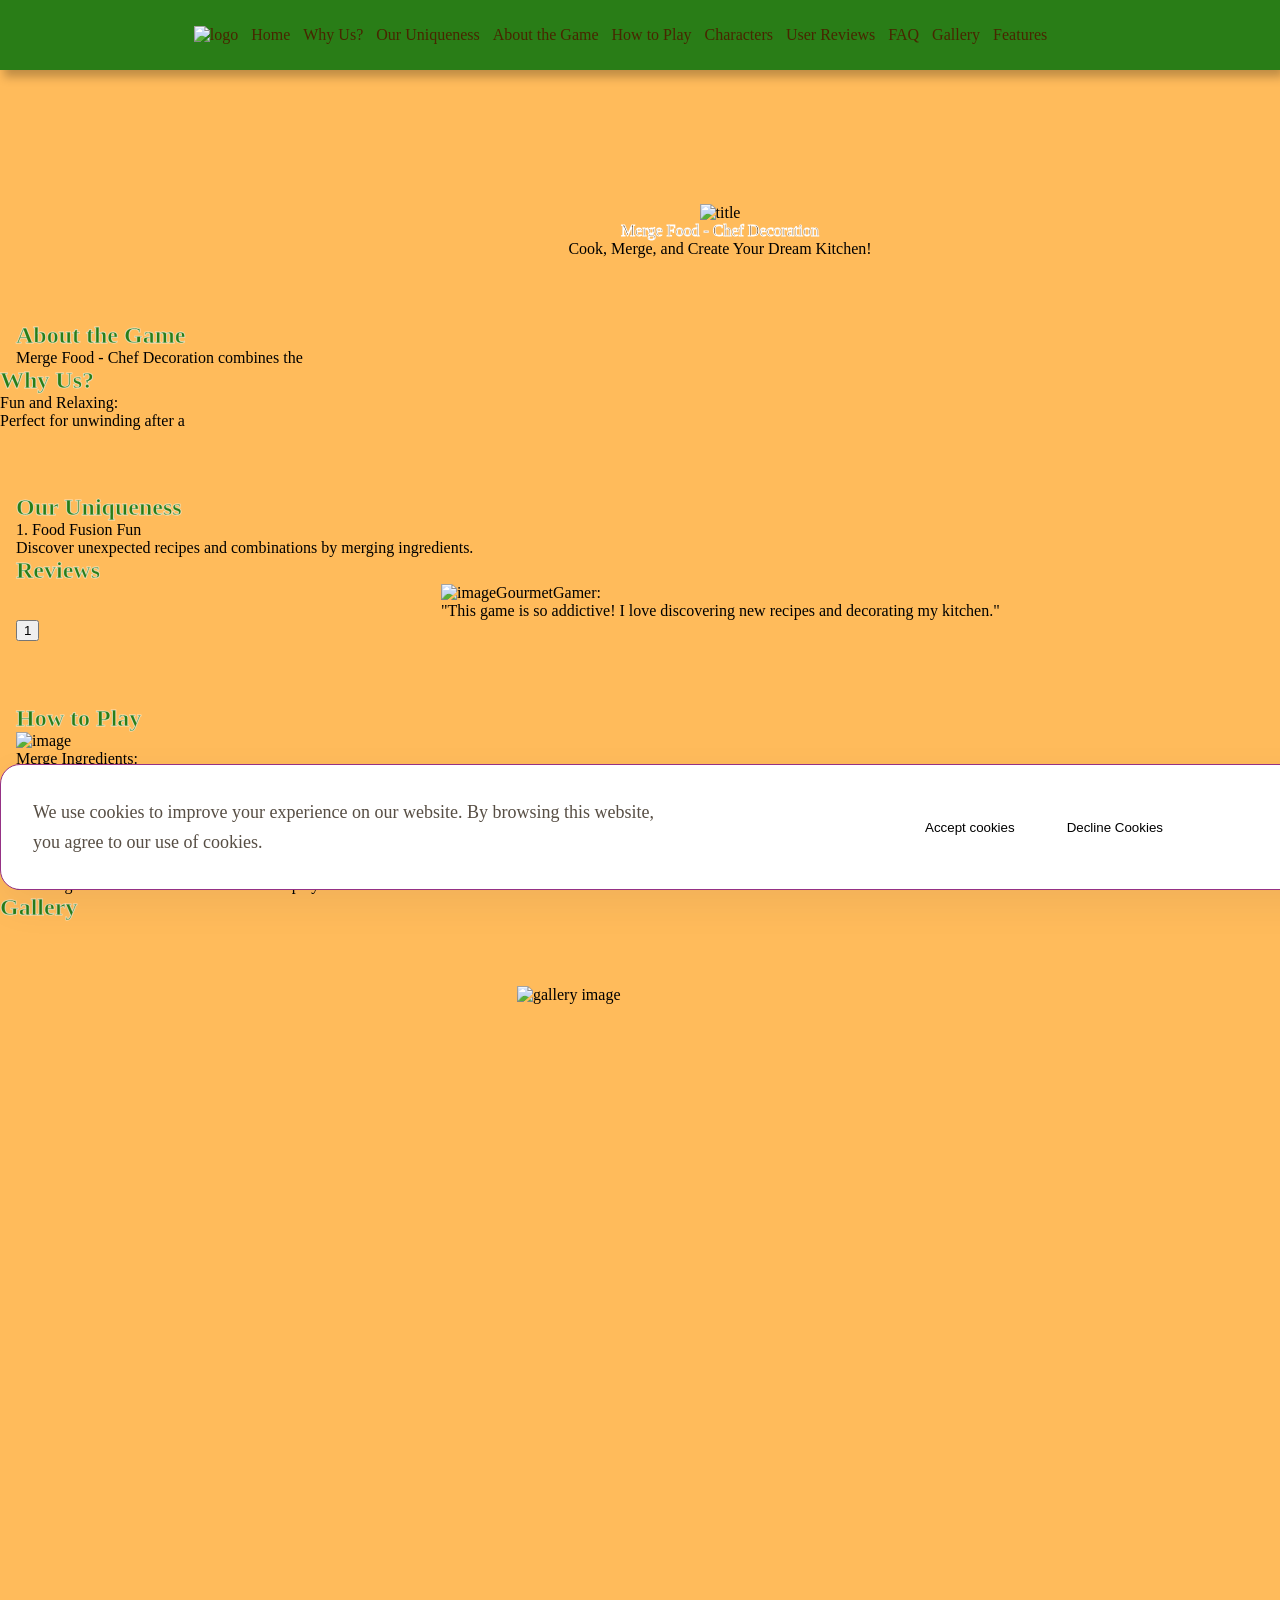
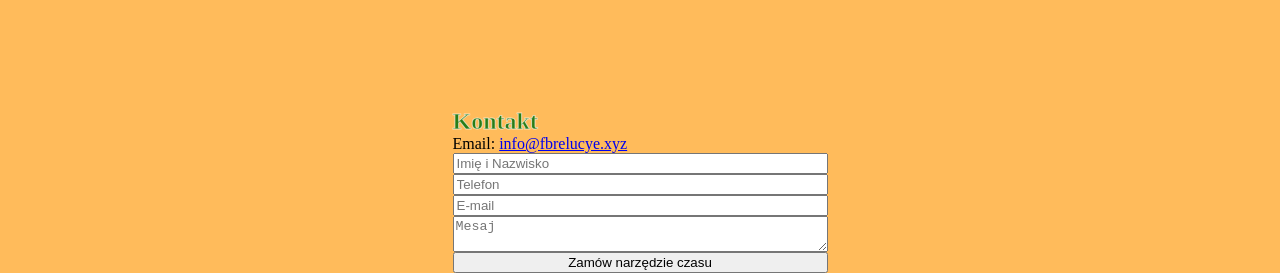
==== index.html @ 18bb1517 "1" ====
<!DOCTYPE html>
<html lang="en">
  <head>
    <meta charset="UTF-8" />
    <meta name="viewport" content="width=device-width, initial-scale=1.0" />

    <title></title>
    <link rel="icon" href="img" />

    <link rel="stylesheet" type="text/css" href="slick/slick.css" />
    <link rel="stylesheet" href="css/main.css" />
  </head>

  <body>
    <div id="cookie-popup" class="class-cookie-popup">
      <div class="class-cookie-popup-container">
        <p class="class-cookie-popup-text-two">
          We use cookies to improve your experience on our website. By browsing
          this website, you agree to our use of cookies.
        </p>
        <div class="class-cookie-button-container">
          <button id="accept-cookies" class="class-cookie-button">
            Accept cookies
          </button>
          <button id="decline-cookies" class="class-cookie-button">
            Decline Cookies
          </button>
        </div>
      </div>
    </div>
    <header class="class-header">
      <div class="class-header-background"></div>
      <nav class="class-navigation">
        <ul class="class-navigation-list">
          <li class="class-navigation-item">
            <a href="/" class="class-navigation-link">
              <img
                href="/"
                class="class-title-img class-navigation-img"
                alt="logo"
              />
            </a>
          </li>
          <li class="class-navigation-item">
            <a href="/" class="class-navigation-link">Home</a>
          </li>
          <li class="class-navigation-item">
            <a href="/#why" class="class-navigation-link">Why Us?</a>
          </li>
          <li class="class-navigation-item">
            <a href="/#uniqueness" class="class-navigation-link"
              >Our Uniqueness</a
            >
          </li>
          <li class="class-navigation-item">
            <a href="/#about" class="class-navigation-link">About the Game</a>
          </li>
          <li class="class-navigation-item">
            <a href="/#how" class="class-navigation-link">How to Play</a>
          </li>
          <li class="class-navigation-item">
            <a href="/#characters" class="class-navigation-link">Characters</a>
          </li>
          <li class="class-navigation-item">
            <a href="/#reviews" class="class-navigation-link">User Reviews</a>
          </li>
          <li class="class-navigation-item">
            <a href="/#faq" class="class-navigation-link">FAQ</a>
          </li>
          <li class="class-navigation-item">
            <a href="/#gallery" class="class-navigation-link">Gallery</a>
          </li>
          <li class="class-navigation-item">
            <a href="/#features" class="class-navigation-link">Features</a>
          </li>
          <li class="class-navigation-item">
            <a
              href="/policy.html"
              class="class-navigation-link class-navigation-item-desk"
            >
              Privacy Policy
            </a>
          </li>
          <li class="class-navigation-item">
            <a
              href="/terms.html"
              class="class-navigation-link class-navigation-item-desk"
            >
              Terms and Conditions
            </a>
          </li>
          <li class="class-navigation-item">
            <a
              href="/cookies.html"
              class="class-navigation-link class-navigation-item-desk"
            >
              Cookies Policy
            </a>
          </li>
        </ul>

        <div class="class-header-button-wrapper">
          <a href="/" class="class-header-icon-title">
            <img href="/" class="class-title-img" alt="logo" />
          </a>

          <button
            type="button"
            class="class-header-icon-button"
            data-menu-button
          >
            <img
              class="class-header-icon class-header-icon-menu"
              src="img/header/menu.png"
              alt="menu "
            />
            <img
              class="class-header-icon class-header-icon-close"
              src="img/header/menu (1).png"
              alt="close"
            />
          </button>
        </div>
      </nav>
    </header>

    <main>
      <section class="class-home" id="home">
        <div class="class-home-container">
          <div class="class-home-container-top">
            <img class="class-home-title-img" src="/img/home" alt="title" />
            <p class="class-home-title">Merge Food - Chef Decoration</p>
            <p class="class-home-text">
              Cook, Merge, and Create Your Dream Kitchen!
            </p>
            <div class="class-home-div">
              <a class="class-home-link" href="#"> </a>
            </div>
          </div>
        </div>
      </section>
      <section class="class-about" id="about">
        <div class="class-about-container">
          <h2 class="class-about-title">About the Game</h2>
          <p class="class-about-text">
            <span class="class-about-text-bold"
              >Merge Food - Chef Decoration</span
            >
            combines the
          </p>
        </div>
      </section>
      <article class="class-why" id="why">
        <span style="display: none"
          >Generated: 2025-04-12, Hash: class-qk39fd-class-7x</span
        >

        <div class="class-why-container">
          <h2 class="class-about-title">Why Us?</h2>
          <dl class="class-why-list">
            <div class="class-why-item">
              <figure class="class-why-img">
                <img class="class-why-img" src="img/why" alt="" />
              </figure>
              <div>
                <dt class="class-why-text-bold">Fun and Relaxing:</dt>
                <dd class="class-why-text">Perfect for unwinding after a</dd>
              </div>
            </div>
          </dl>
        </div>
      </article>
      <section class="class-uniqueness" id="uniqueness">
        <div class="class-uniqueness-container">
          <h2 class="class-about-title">Our Uniqueness</h2>
          <div class="class-uniqueness-list">
            <div class="class-uniqueness-item">
              <img class="class-uniqueness-img" src="" alt="" />
              <p class="class-uniqueness-text-bold">1. Food Fusion Fun</p>
              <p class="class-uniqueness-text">
                Discover unexpected recipes and combinations by merging
                ingredients.
              </p>
            </div>
          </div>
        </div>
      </section>
      <section class="class-reviews" id="reviews">
        <div class="class-reviews-container">
          <h2 class="class-about-title">Reviews</h2>
          <ul class="class-reviews-list">
            <li class="class-reviews-item">
              <div class="class-reviews-item-top">
                <img
                  class="class-reviews-img"
                  src="/img/reviews/image 12.png"
                  alt="image"
                />
                <p class="class-reviews-text-bold">GourmetGamer:</p>
              </div>
              <p class="class-reviews-text">
                "This game is so addictive! I love discovering new recipes and
                decorating my kitchen."
              </p>
            </li>
          </ul>
        </div>
      </section>

      <section class="class-how" id="how">
        <div class="class-how-container">
          <h2 class="class-about-title">How to Play</h2>

          <ul class="class-how-list">
            <li class="class-how-item">
              <img
                class="class-how-img"
                src="/img/how/image (1).png"
                alt="image"
              />
              <p class="class-how-text-bold">Merge Ingredients:</p>
              <p class="class-how-text">
                Drag and merge identical food items to discover new recipes.
              </p>
            </li>
          </ul>
        </div>
      </section>
      <section class="class-characters" id="characters">
        <div class="class-characters-container">
          <h2 class="class-about-title">Characters</h2>
          <ul class="class-characters-list">
            <li class="class-characters-item">
              <img class="class-characters-img" src="" alt="" />
              <p class="class-characters-text-bold">Chef Bella:</p>
              <p class="class-characters-text">
                A cheerful pastry chef who inspires creativity in the kitchen
                with her love for desserts.
              </p>
            </li>
          </ul>
        </div>
      </section>

      <section class="class-faq" id="faq">
        <div class="class-faq-container">
          <h2 class="class-about-title">FAQ</h2>
          <ul class="class-faq-list">
            <li class="class-faq-item">
              <div class="class-faq-question" onclick="toggleAnswer(this)">
                <span>Is "Merge Food - Chef Decoration" free to play?</span>
                <button class="class-toggle-button">
                  <img src="/img/faq/icon.png" alt="Toggle" />
                </button>
              </div>
              <div class="class-faq-answer">
                Yes, the game is free to play with optional in-app purchases for
                special items.
              </div>
            </li>
          </ul>
        </div>
      </section>

      <section class="class-gallery" id="gallery">
        <div class="class-gallery-container">
          <h2 class="class-about-title">Gallery</h2>

          <ul class="class-gallery-list">
            <li class="class-gallery-item">
              <img
                class="class-gallery-image"
                src="./img/gallery/3.png"
                alt="gallery image"
              />
            </li>
          </ul>
          <div class="class-gallery-button-container">
            <button class="class-gallery-button class-gallery-list-left">
              <img
                class="class-gallery-button-icon"
                src="img"
                alt="left button"
              />
            </button>
            <button class="class-gallery-button class-gallery-list-right">
              <img
                class="class-gallery-button-icon"
                src="img"
                alt="right button"
              />
            </button>
          </div>
        </div>
      </section>
      <section class="class-features" id="features">
        <div class="class-features-container">
          <h2 class="class-about-title">Kontakt</h2>
          <p class="class-features-text-bold">
            Email:
            <a class="class-features-text-bold" href="mailto:info@fbrelucye.xyz"
              >info@fbrelucye.xyz</a
            >
          </p>
          <div class="class-features-div">
            <form
              class="class-features-form"
              action="info@domain.com"
              method="POST"
              enctype="text/plain"
            >
              <input
                class="class-features-input"
                type="text"
                name="name"
                placeholder="Imię i Nazwisko"
                required
              /><input
                class="class-features-input"
                type="tel"
                name="phone"
                placeholder="Telefon"
                required
              />
              <input
                class="class-features-input"
                type="email"
                name="email"
                placeholder="E-mail"
                required
              />
              <textarea
                class="class-features-input class-features-textarea"
                name="message"
                placeholder="Mesaj"
                required
              ></textarea>
              <button class="class-features-button" type="submit">
                Zamów narzędzie czasu
              </button>
            </form>

            <img class="class-features-img" src="/img" alt="" />
          </div>
        </div>
      </section>
    </main>

    <script src="js/mobile-menu.js"></script>
    <script src="js/jquery-loc-class-0.js"></script>
    <script type="text/javascript" src="slick/slick.min.js"></script>
    <script src="js/slick.js"></script>
  </body>
</html>
---- css/main.css ----
@import url("https://fonts.googleapis.com/css2?family=Comme:wght@100..900&family=Lora:ital,wght@0,400..700;1,400..700&family=Viga&display=swap");

* {
  -webkit-box-sizing: border-box;
  box-sizing: border-box;
}

html {
  scroll-behavior: smooth;
  background: #ffbb5b;
  color: #000000;
}

body {
  margin: 0;
}

h1,
h2,
h3,
h4,
h5,
h6,
p {
  margin: 0;
}

ul,
ol {
  margin: 0;
  padding: 0;
  list-style: none;
}
dl,
dt,
dd {
  margin: 0;
  padding: 0;
}
img {
  display: block;
  height: auto;
}
figure {
  margin: 0;
  padding: 0;
  border: 0;
}
.list {
  list-style: none;
}

button,
a {
  cursor: pointer;
}

.button:hover {
  scale: 120%;
}

.class-header.is-open .class-header-background {
  left: 0;
}
.class-header-button-wrapper {
  margin-left: auto;
}
.class-header-icon {
  display: none;
}

.class-header-icon-button {
  display: -webkit-box;
  display: -ms-flexbox;
  display: flex;
  background-color: transparent;
  border: none;
  border-radius: 50%;
}
.class-navigation-list.is-open {
  right: 0;
}
.class-header-icon-menu {
  display: block;
}

.class-header-icon-button.is-open .class-header-icon-menu {
  display: none;
}

.class-header-icon-button.is-open .class-header-icon-close {
  display: block;
}

.class-header {
  position: fixed;
  width: 100%;
  z-index: 5;
  transition: background-color 0.3s ease;
  background: transparent;
  display: flex;
  height: 64px;
  background: #297d17;
  box-shadow: 4px 7px 9px 0px #00000040;
}

.class-header-background {
  position: absolute;
  top: 0;
  right: 0;
  bottom: 0;
  left: 100%;
  z-index: -1;
  transition: left 0.3s ease;
  background: #297d17;
  box-shadow: 4px 7px 9px 0px #00000040;
}
.class-header.is-open .class-header-background {
  left: 0;
}
.class-header-button-wrapper {
  margin-right: auto;
  display: flex;
  align-items: center;
  justify-content: space-between;
}

.class-header-icon-menu {
  display: block;
}

.class-header-icon-button.is-open .class-header-icon-menu {
  display: none;
}

.class-header-icon-button.is-open .class-header-icon-close {
  display: block;
}

.class-navigation {
  display: -ms-flexbox;
  -webkit-box-orient: vertical;
  -webkit-box-direction: normal;
  -ms-flex-direction: column;
  flex-direction: column;
  -webkit-box-align: center;
  -ms-flex-align: center;
  align-items: center;
  -webkit-box-flex: 1;
  -ms-flex: 1;
  flex: 1;
  padding: 10px 12px;
  position: relative;
}

.class-navigation-list {
  display: flex;
  flex-direction: column;
  align-items: center;
  position: absolute;
  top: 100%;
  right: -100%;
  width: 100%;
  height: 557px;
  transition: 0.3s;
  z-index: 999;
  padding: 0px 32px;
  border-radius: 0px 0px 20px 20px;
  gap: 28px;
  background: #ffc16b;
}

.class-navigation-list.is-open {
  right: 0;
}

.class-navigation-link {
  transition: all 0.3s ease-in-out;
  text-decoration: none;
  color: #482600;
}

.class-navigation-link:hover,
.class-navigation-link:focus {
  color: #297d17;
}

.class-header.is-open {
  background-color: transparent;
}

.class-navigation-img {
  display: none;
}

@media screen and (min-width: 1200px) {
  .class-navigation-img {
    display: flex;
  }
  .class-header-icon-title {
    display: none;
  }
  .class-header-button-wrapper {
    display: none;
  }
  .class-header {
    width: 100%;
    height: 70px;

    display: flex;
    align-items: center;
    justify-content: center;
    z-index: 1000;
  }

  .class-header-background {
  }
  .class-header-icon-button {
    display: none;
  }
  .class-navigation {
    display: flex;
    flex-direction: row;
    flex: 1;
    padding: 0;
    width: 1440px;
    margin: auto;
  }

  .class-navigation-list {
    background-color: transparent;
    flex-direction: row;
    display: flex;
    position: static;
    width: 1440px;
    margin: auto;
    padding-block: 0;
    flex: 1;
    gap: 13px;
    height: 0px;
    display: flex;
    justify-content: center;
    align-items: center;
    justify-content: center;
    padding: 0;
  }

  .class-navigation-link {
    text-decoration: none;
  }

  .class-navigation-link:hover,
  .class-navigation-link:focus {
    color: #ffffff;
  }

  .class-navigation-item-desk {
    display: none;
  }
}
.class-home {
  width: 375px;
  height: px;
  background-repeat: no-repeat;
  background-size: cover;
  background-position: center;
  background-image: url("/img/home");
  margin: auto;
}
.class-home-container {
  width: 375px;
  padding: 182px 16px 0px;
  margin: auto;
}

.class-home-container-top {
  display: flex;
  flex-direction: column;
  align-items: start;
}
.class-home-title-img {
}
.class-home-title {
  -webkit-text-stroke: 1px #ffffff;
  color: #482600;
}

.class-home-text {
}

.class-home-link {
  width: 200px;
  height: 60px;
  transition: all 0.3s ease-in-out;
}

.class-home-link:hover {
}

@media screen and (min-width: 1200px) {
  .class-home {
    width: 1440px;
    height: px;
    background-image: url("/img/home");
  }
  .class-home-container {
    width: 1440px;
    padding: 204px 0px 0px;
  }
  .class-home-container-top {
    display: flex;
    flex-direction: column;
    align-items: center;
  }
  .class-home-title-img {
  }
  .class-home-title {
  }

  .class-home-text {
  }
}
.class-about {
  margin: auto;
  width: 375px;
  height: px;
  background-repeat: no-repeat;
  background-size: cover;
  background-position: center;
  background-image: url("/img");
}
.class-about-container {
  width: 375px;
  padding: 64px 16px 0px;
  margin: auto;
}
.class-about-title {
  -webkit-text-stroke: 1px#FFFFFF99;
  color: #297d17;
}
.class-about-text {
}

.class-about-text-bold {
}

@media screen and (min-width: 1200px) {
  .class-about {
    width: 1440px;
    height: px;
    background-image: url("/img");
  }
  .class-about-container {
    width: 1440px;
    padding: ;
  }
}
.class-why {
  margin: auto;
  width: 375px;
  height: px;
  background-repeat: no-repeat;
  background-size: cover;
  background-position: center;
  background-image: url("/img");
}

.class-why-container {
  width: 375px;
  margin: auto;
  padding: 0;
}
.class-why-list {
  padding-top: px;
  display: flex;
  flex-direction: column;
  gap: px;
}
.class-why-item {
  display: flex;
  gap: px;
  align-items: center;
}
.class-why-img {
}
.class-why-text-bold {
}
.class-why-text {
}

@media screen and (min-width: 1200px) {
  .class-why {
    width: 1440px;
    height: px;
    background-image: url("/img");
  }
  .class-why-container {
    width: 1440px;
    padding: ;
  }
}

.class-uniqueness {
  margin: auto;
  width: 375px;
  height: px;
  background-repeat: no-repeat;
  background-size: cover;
  background-position: center;
  background-image: url("/img");
}
.class-uniqueness-container {
  margin: auto;
  width: 375px;
  padding: 64px 16px 0;
}
.class-uniqueness-list {
  padding-top: px;
  display: flex;
  flex-direction: column;
  gap: px;
}
.class-uniqueness-item {
}
.class-uniqueness-img {
}
.class-uniqueness-text-bold {
}
.class-uniqueness-text {
}

@media screen and (min-width: 1200px) {
  .class-uniqueness {
    width: 1440px;
    height: px;
    background-image: url("/img");
  }
  .class-uniqueness-container {
    margin: auto;
    width: 1440px;
    padding: ;
  }
}
.class-how {
  margin: auto;
  width: 375px;
  height: px;
  background-repeat: no-repeat;
  background-size: cover;
  background-position: center;
  background-image: url("/img");
}
.class-how-container {
  margin: auto;
  width: 375px;
  padding: 64px 16px 0;
}
.class-how-list {
  padding-top: px;
  display: flex;
  flex-direction: column;
  gap: px;
}

.class-how-item {
}

.class-how-img {
}

.class-how-text-bold {
}

.class-how-text {
}

@media screen and (min-width: 1200px) {
  .class-how {
    width: 1440px;
    height: px;
    background-image: url("/img");
  }
  .class-how-container {
    margin: auto;
    width: 1440px;
    padding: ;
  }
}

.class-characters {
  margin: auto;
  width: 375px;
  height: px;
  background-repeat: no-repeat;
  background-size: cover;
  background-position: center;
  background-image: url("/img");
}
.class-characters-container {
  padding: 0px 16px;
  margin: auto;
  width: 375px;
}
.class-characters-list {
  display: flex;
  flex-direction: column;
  padding-top: px;
  gap: px;
}
.class-characters-item {
}
.class-characters-img {
}
.class-characters-text-bold {
}

.class-characters-text {
}

@media screen and (min-width: 1200px) {
  .class-characters {
    width: 1440px;
    height: px;
    background-image: url("/img");
  }
  .class-characters-container {
    padding: px;
    margin: auto;
    width: 1440px;
  }
}

.class-reviews {
  margin: auto;
  width: 375px;
  height: px;
  background-repeat: no-repeat;
  background-size: cover;
  background-position: top;
  background-image: url("/img");
}
.class-reviews-container {
  margin: auto;
  padding: 0px 16px 0;
  width: 375px;
}
.class-reviews-list {
  padding: 0;
}

.class-reviews-item {
  margin: 0 5px;
}

.class-reviews-item-top {
  display: flex;
  gap: px;
  align-items: center;
}
.class-reviews-img {
}
.class-reviews-text-bold {
}

.class-reviews-text {
}

@media screen and (min-width: 1200px) {
  .class-reviews {
    width: 1440px;
    height: px;
    background-image: url("/img");
  }
  .class-reviews-container {
    margin: auto;
    padding: ;
    width: 1440px;
  }
}

.class-faq {
  margin: auto;
  width: 375px;
  height: px;
  background-repeat: no-repeat;
  background-size: cover;
  background-position: bottom;
  background-image: url("/img");
}
.class-faq-container {
  padding: 0px 16px 0px;
  width: 375px;
  margin: auto;
}
.class-faq-list {
  padding-top: px;
  display: flex;
  flex-direction: column;
  gap: px;
}

.class-faq-item {
}

.class-faq-question {
  display: flex;
  justify-content: space-between;
  align-items: center;
}

.class-faq-answer {
}
.class-toggle-button {
  background: none;
  border: none;
  cursor: pointer;
}

.class-toggle-button img {
  transition: transform 0.3s ease;
}
.class-faq-answer {
  max-height: 0;
  overflow: hidden;
  transition: max-height 0.4s ease, opacity 0.4s ease;
  opacity: 0;
}

.class-faq-answer.open {
  max-height: 200px;
  opacity: 1;
  padding-top: 16px;
}

.class-toggle-button img.rotated {
  transform: rotate(180deg);
}
@media screen and (min-width: 1200px) {
  .class-faq {
    width: 1440px;
    height: px;
    background-image: url("/img");
  }
  .class-faq-container {
    padding: ;
    width: 1440px;
    margin: auto;
  }
}
.class-gallery {
  margin: auto;
  width: 375px;
  height: px;
  background-repeat: no-repeat;
  background-size: cover;
  background-position: center;
  background-image: url("/img");
}
.class-gallery-container {
  width: 375px;
  margin: auto;
  padding: px;
}
.class-gallery-list {
  width: auto;
  padding-top: 65px;
  margin: auto;
}

.class-gallery-item {
  width: 343px;
  height: 610px;
  overflow: hidden;
  position: relative;
  margin: 0 10px;
}

.class-gallery-image {
  width: 100%;
  height: 100%;
  object-fit: cover;
  object-position: center;
}
.class-gallery-button-container {
  display: none;
}
@media screen and (min-width: 1200px) {
  .class-gallery-button-container {
    display: flex;
    align-items: center;
    justify-content: center;
    gap: 32px;
  }

  .class-gallery-button {
    background-color: transparent;
    border: none;
    padding: 0;
    -webkit-transition: scale 0.3s ease;
    transition: scale 0.3s ease;
  }

  .class-gallery-button:hover {
    scale: 120%;
  }

  .class-gallery {
    width: 1440px;
    height: px;
    background-image: url("/img");
  }
  .class-gallery-container {
    width: 1440px;
    margin: auto;
    padding: px;
  }
  .class-gallery-item {
    width: 406px;
    height: 721.78px;
    margin: 0 10px;
  }

  .class-gallery-list {
  }
}

.class-features {
  margin: auto;
  width: 375px;
  height: px;
  background-repeat: no-repeat;
  background-size: cover;
  background-position: center;
  background-image: url("/img");
}

.class-features-container {
  width: 375px;
  margin: auto;
  padding: ;
}
.class-features-text-bold {
}
.class-features-div {
  display: flex;
  flex-direction: column;
  gap: ;
  padding-top: ;
}
.class-features-form {
  display: flex;
  flex-direction: column;
  gap: px;
}
.class-features-input {
}
.class-features-textarea {
}
.class-features-button {
}
@media screen and (min-width: 1200px) {
  .class-features-container {
    width: 1440px;
    margin: auto;
    padding: ;
  }
  .class-features-container {
    width: 375px;
    margin: auto;
    padding: ;
  }
}

.class-container {
  padding: 120px 16px 40px;
  width: 375px;
  margin: auto;
}

.class-container h1 {
}

.class-container h2 {
  margin-top: 10px;
}

.class-container h3 {
  margin-top: 10px;
}

.class-container ul {
  margin-top: 10px;
  list-style-type: disc;
  margin-left: 20px;
}

.class-container ul li {
  margin-bottom: 10px;
}
.class-container p {
  margin-top: 10px;
}
.class-container a {
  text-decoration: none;
  color: inherit;
  transition: all 0.3s ease-in-out;
}

.class-container a:hover {
  text-decoration: underline;
}

strong {
  color: #000;
}
@media screen and (min-width: 1200px) {
  .class-container {
    padding: 160px 160px 80px;
    width: 1440px;
    margin: auto;
  }

  .class-container h1 {
  }

  .class-container h2 {
    margin-top: 20px;
  }

  .class-container h3 {
    margin-top: 20px;
  }

  .class-container ul {
    margin-top: 20px;
  }

  .class-container ul li {
    margin-bottom: 10px;
  }
  .class-container p {
    margin-top: 20px;
  }
}

.class-footer-container {
  width: 375px;
  margin: auto;
  padding: ;
  display: flex;
  flex-direction: column;
  justify-content: center;
  align-items: center;
  gap: 25px;
}

.class-footer-wrapper {
  display: flex;
  flex-direction: row;
  align-items: center;
  gap: 4px;
}

.class-footer-text {
  text-decoration: none;
  color: inherit;
}

.class-footer-copyright {
}

@media screen and (min-width: 1200px) {
  .class-footer-container {
    width: 1440px;
    padding: 48px 199px;
    display: flex;
    flex-direction: row-reverse;
    justify-content: end;
    align-items: center;
    gap: 160px;
  }

  .class-footer-wrapper {
    display: flex;
    flex-direction: row;
    justify-content: end;
    align-items: end;
    gap: 4px;
  }

  .class-footer-text {
  }

  .class-footer-copyright {
  }
}

.class-cookie-popup {
  position: fixed;
  bottom: 10px;
  width: 375px;
  padding: 30px;
  border-radius: 20px;
  background: rgba(255, 255, 255, 1);
  border: 1px solid rgba(149, 49, 133, 1);
  box-shadow: 0px 14px 42px 0px rgba(8, 15, 52, 0.06);
  z-index: 1000;
  display: none;
}

.class-cookie-popup-text-two {
  color: rgba(87, 78, 68, 1);
}

.class-cookie-button-container {
  padding: 30px 0 0;
  margin: auto;
  display: flex;
  flex-direction: row;
  align-items: center;
  justify-content: center;
  gap: 20px;
}

.class-cookie-button {
  border: none;
  background-color: transparent;
}

#accept-cookies {
}

.class-close-popup {
  position: absolute;
  top: 10px;
  right: 10px;
  font-size: 20px;
  cursor: pointer;
}

@media screen and (min-width: 1200px) {
  .class-cookie-popup-container {
    display: flex;
    align-items: center;
    justify-content: center;
  }

  .class-cookie-popup-text-two {
    font-family: Raleway;
    font-size: 18px;
    font-weight: 400;
    line-height: 30px;
    text-align: left;
    text-underline-position: from-font;
    text-decoration-skip-ink: none;
    width: 648px;
  }

  .class-cookie-button-container {
    padding: 0;
    margin: auto;
    display: flex;
    flex-direction: row;
    gap: 40px;
  }

  .class-cookie-popup {
    position: fixed;
    bottom: 10px;
    width: 1440px;
    padding: 32px;
    display: none;
  }
}
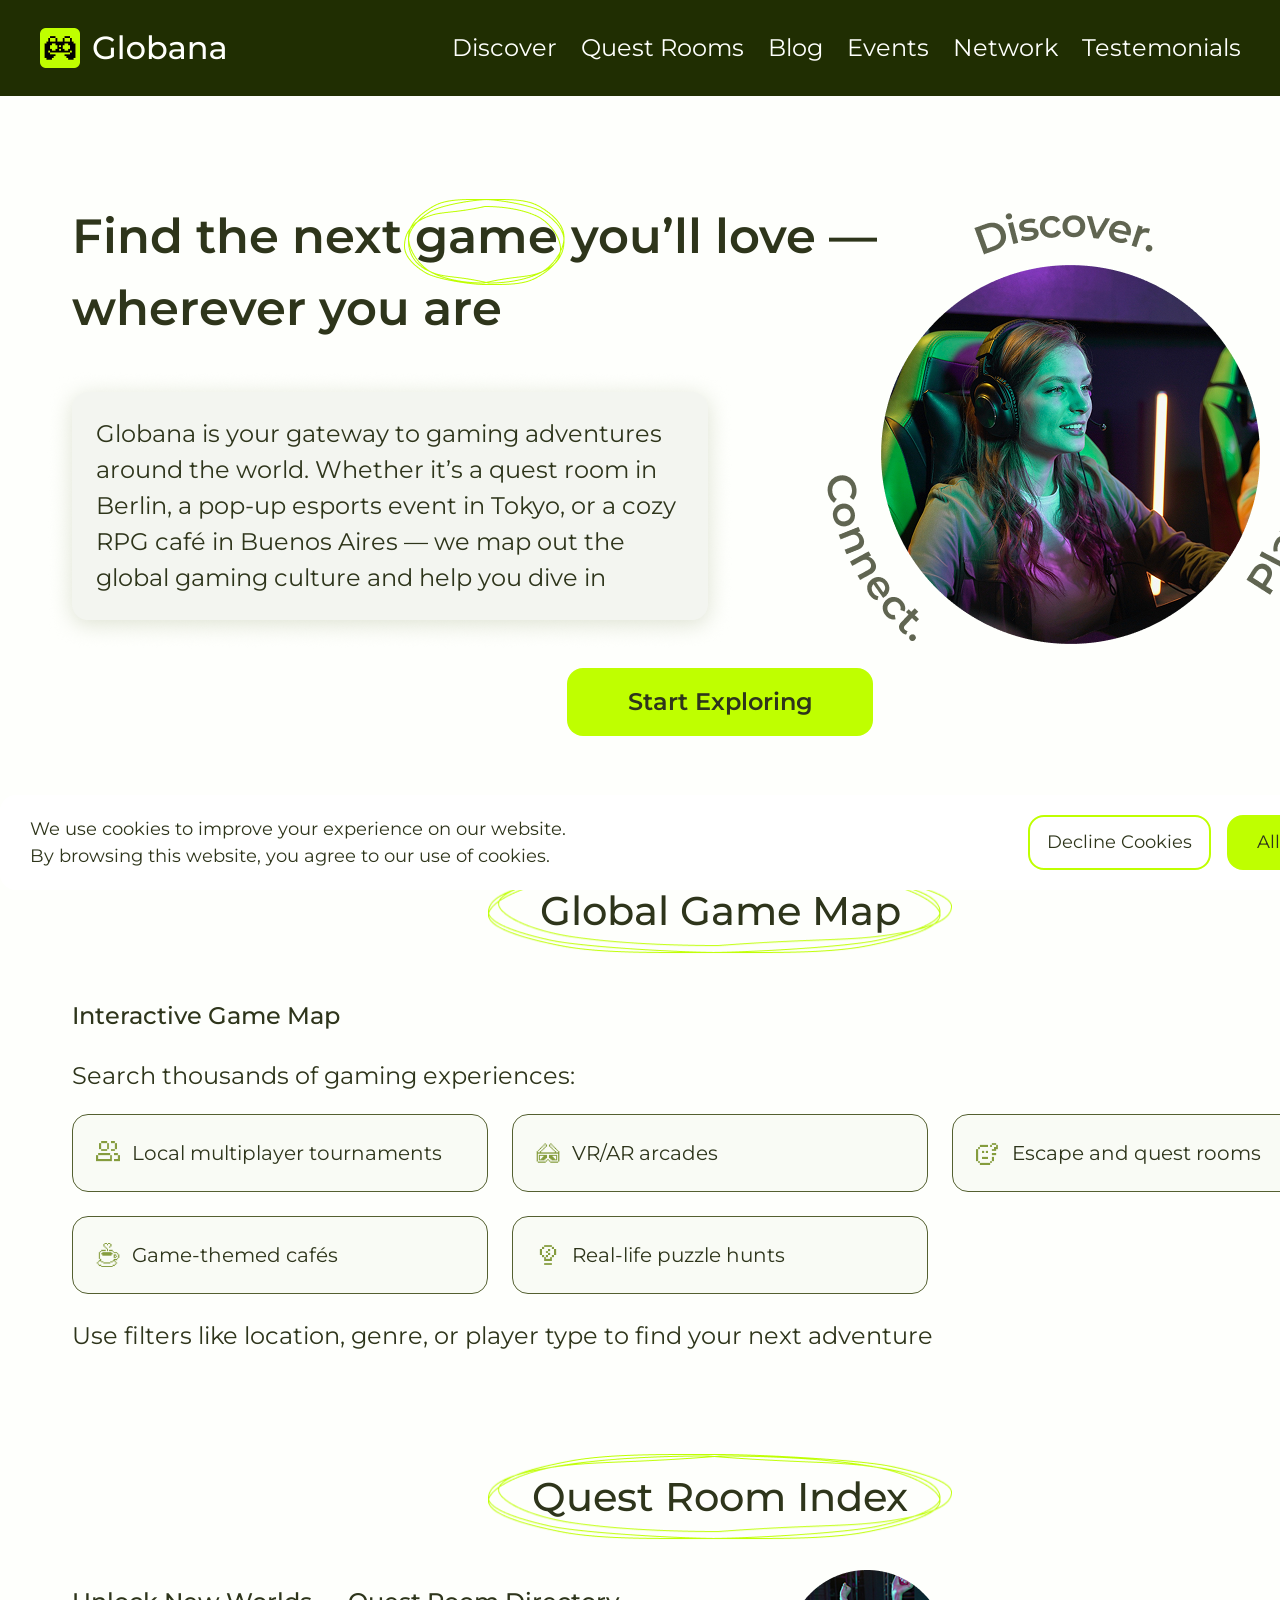
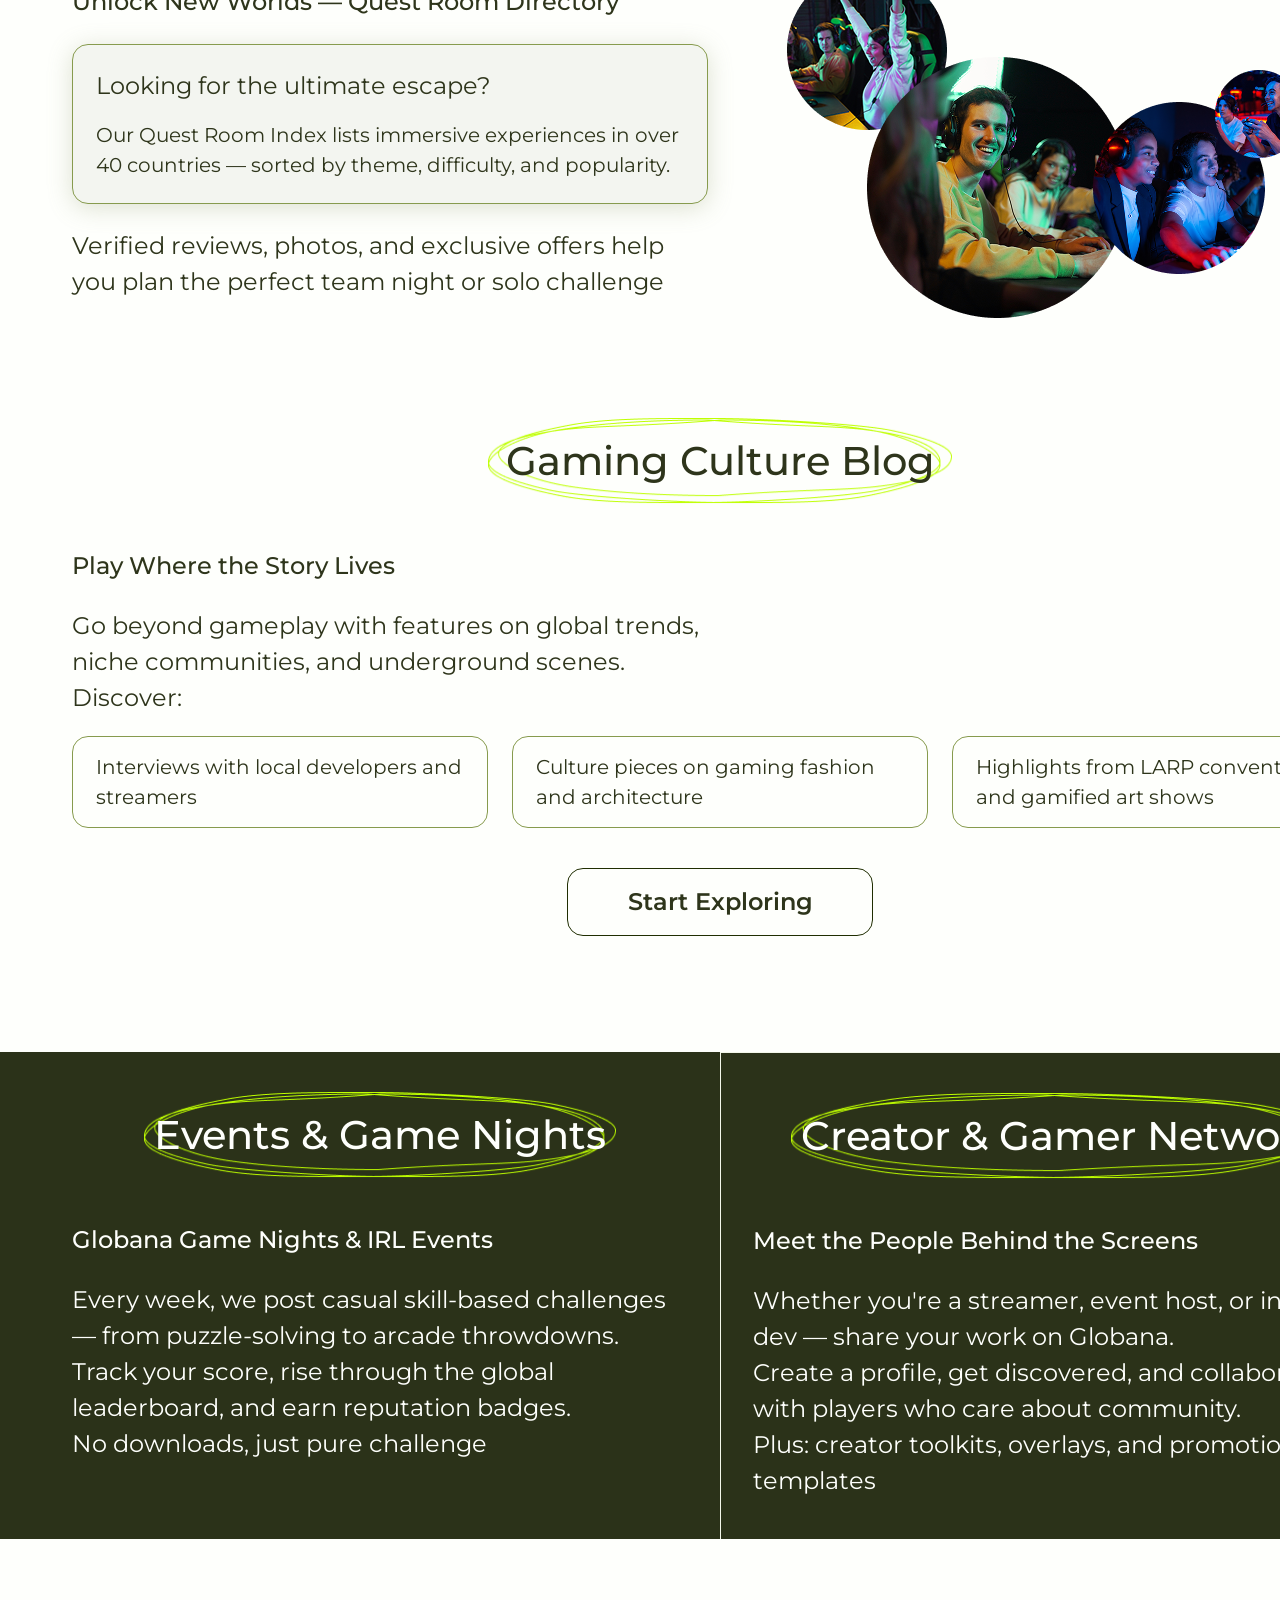
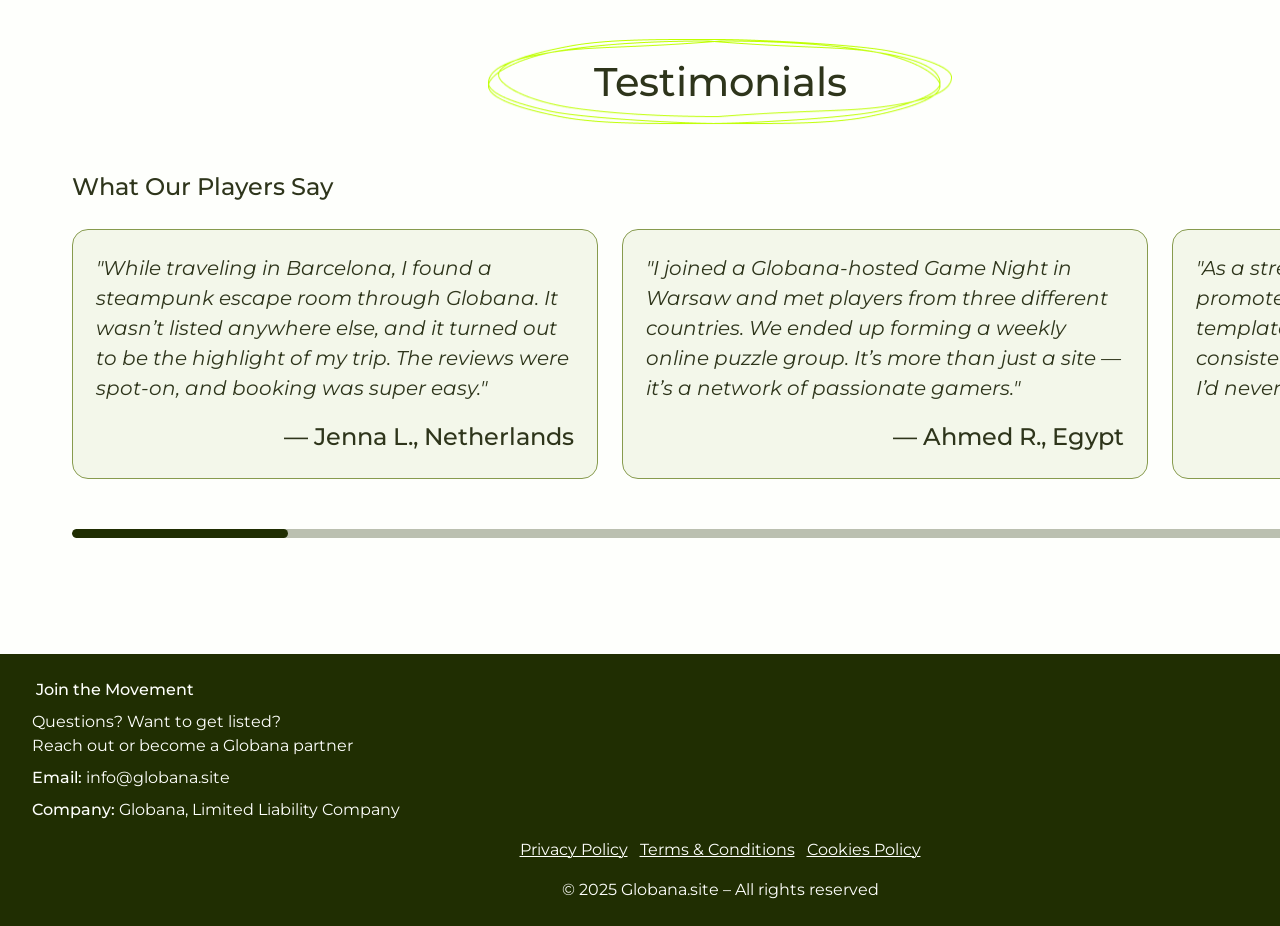
==== commit 837b19c9: "2" ====
--- a/index.html
+++ b/index.html
@@ -4,350 +4,365 @@
     <meta charset="UTF-8" />
     <meta name="viewport" content="width=device-width, initial-scale=1.0" />
 
-    <title></title>
-    <link rel="icon" href="img" />
+    <title>Globana</title>
+    <link rel="icon" href="img/Frame 40015 1.png" />
 
     <link rel="stylesheet" type="text/css" href="slick/slick.css" />
     <link rel="stylesheet" href="css/main.css" />
   </head>
 
   <body>
-    <div id="cookie-popup" class="class-cookie-popup">
-      <div class="class-cookie-popup-container">
-        <p class="class-cookie-popup-text-two">
-          We use cookies to improve your experience on our website. By browsing
-          this website, you agree to our use of cookies.
+    <div id="cookie-popup" class="y-f-cookie-popup">
+      <div class="y-f-cookie-popup-container">
+        <p class="y-f-cookie-popup-text-two">
+          We use cookies to improve your experience on our website. <br />
+          By browsing this website, you agree to our use of cookies.
         </p>
-        <div class="class-cookie-button-container">
-          <button id="accept-cookies" class="class-cookie-button">
-            Accept cookies
-          </button>
-          <button id="decline-cookies" class="class-cookie-button">
+        <div class="y-f-cookie-button-container">
+          <button id="decline-cookies" class="y-f-cookie-button">
             Decline Cookies
           </button>
+          <button id="accept-cookies" class="y-f-cookie-button">
+            Allow cookies
+          </button>
         </div>
       </div>
     </div>
-    <header class="class-header">
-      <div class="class-header-background"></div>
-      <nav class="class-navigation">
-        <ul class="class-navigation-list">
-          <li class="class-navigation-item">
-            <a href="/" class="class-navigation-link">
+    <header class="y-f-header">
+      <div class="y-f-header-background"></div>
+      <nav class="y-f-navigation">
+        <ul class="y-f-navigation-list">
+          <li class="y-f-navigation-item">
+            <a href="/" class="y-f-navigation-link">
               <img
                 href="/"
-                class="class-title-img class-navigation-img"
+                class="y-f-title-img y-f-navigation-img"
                 alt="logo"
+                src="img/1.png"
+                style="height: 48px"
               />
             </a>
           </li>
-          <li class="class-navigation-item">
-            <a href="/" class="class-navigation-link">Home</a>
-          </li>
-          <li class="class-navigation-item">
-            <a href="/#why" class="class-navigation-link">Why Us?</a>
-          </li>
-          <li class="class-navigation-item">
-            <a href="/#uniqueness" class="class-navigation-link"
-              >Our Uniqueness</a
+          <li class="y-f-navigation-item">
+            <a href="/#about" class="y-f-navigation-link">Discover</a>
+          </li>
+          <li class="y-f-navigation-item">
+            <a href="/#how" class="y-f-navigation-link">Quest Rooms</a>
+          </li>
+          <li class="y-f-navigation-item">
+            <a href="/#why" class="y-f-navigation-link">Blog</a>
+          </li>
+
+          <li class="y-f-navigation-item">
+            <a href="/#characters" class="y-f-navigation-link">Events</a>
+          </li>
+          <li class="y-f-navigation-item">
+            <a href="/#character" class="y-f-navigation-link">Network</a>
+          </li>
+          <li class="y-f-navigation-item">
+            <a href="/#reviews" class="y-f-navigation-link">Testemonials</a>
+          </li>
+        </ul>
+
+        <div class="y-f-header-button-wrapper">
+          <a href="/" class="y-f-header-icon-title">
+            <img
+              href="/"
+              class="y-f-title-img"
+              alt="logo"
+              src="img/1.png"
+              style="height: 30px"
+            />
+          </a>
+
+          <button type="button" class="y-f-header-icon-button" data-menu-button>
+            <figure>
+              <img
+                class="y-f-header-icon y-f-header-icon-menu"
+                src="img/Frame 41.png"
+                style="width: 44px; height: 44px"
+                alt="menu "
+              />
+            </figure>
+
+            <svg
+              class="y-f-header-icon y-f-header-icon-close"
+              width="44"
+              height="44"
+              viewBox="0 0 44 44"
+              fill="none"
+              xmlns="http://www.w3.org/2000/svg"
             >
-          </li>
-          <li class="class-navigation-item">
-            <a href="/#about" class="class-navigation-link">About the Game</a>
-          </li>
-          <li class="class-navigation-item">
-            <a href="/#how" class="class-navigation-link">How to Play</a>
-          </li>
-          <li class="class-navigation-item">
-            <a href="/#characters" class="class-navigation-link">Characters</a>
-          </li>
-          <li class="class-navigation-item">
-            <a href="/#reviews" class="class-navigation-link">User Reviews</a>
-          </li>
-          <li class="class-navigation-item">
-            <a href="/#faq" class="class-navigation-link">FAQ</a>
-          </li>
-          <li class="class-navigation-item">
-            <a href="/#gallery" class="class-navigation-link">Gallery</a>
-          </li>
-          <li class="class-navigation-item">
-            <a href="/#features" class="class-navigation-link">Features</a>
-          </li>
-          <li class="class-navigation-item">
-            <a
-              href="/policy.html"
-              class="class-navigation-link class-navigation-item-desk"
-            >
-              Privacy Policy
-            </a>
-          </li>
-          <li class="class-navigation-item">
-            <a
-              href="/terms.html"
-              class="class-navigation-link class-navigation-item-desk"
-            >
-              Terms and Conditions
-            </a>
-          </li>
-          <li class="class-navigation-item">
-            <a
-              href="/cookies.html"
-              class="class-navigation-link class-navigation-item-desk"
-            >
-              Cookies Policy
-            </a>
-          </li>
-        </ul>
-
-        <div class="class-header-button-wrapper">
-          <a href="/" class="class-header-icon-title">
-            <img href="/" class="class-title-img" alt="logo" />
-          </a>
-
-          <button
-            type="button"
-            class="class-header-icon-button"
-            data-menu-button
-          >
-            <img
-              class="class-header-icon class-header-icon-menu"
-              src="img/header/menu.png"
-              alt="menu "
-            />
-            <img
-              class="class-header-icon class-header-icon-close"
-              src="img/header/menu (1).png"
-              alt="close"
-            />
+              <path
+                d="M27.7275 28.7279L14.9996 16"
+                stroke="#FEFFFC"
+                stroke-width="1.5"
+                stroke-linecap="round"
+                stroke-linejoin="round"
+              />
+              <path
+                d="M28.057 16L15.3291 28.7279"
+                stroke="#FEFFFC"
+                stroke-width="1.5"
+                stroke-linecap="round"
+                stroke-linejoin="round"
+              />
+            </svg>
           </button>
         </div>
       </nav>
     </header>
 
     <main>
-      <section class="class-home" id="home">
-        <div class="class-home-container">
-          <div class="class-home-container-top">
-            <img class="class-home-title-img" src="/img/home" alt="title" />
-            <p class="class-home-title">Merge Food - Chef Decoration</p>
-            <p class="class-home-text">
-              Cook, Merge, and Create Your Dream Kitchen!
+      <section class="y-f-home" id="home">
+        <div class="y-f-home-container">
+          <div class="y-f-home-container-top">
+            <h1 class="y-f-home-title">
+              Find the next game you’ll love — <br />
+              wherever you are
+            </h1>
+            <p class="y-f-home-text">
+              Globana is your gateway to gaming adventures around the world.
+              Whether it’s a quest room in Berlin, a pop-up esports event in
+              Tokyo, or a cozy RPG café in Buenos Aires — we map out the global
+              gaming culture and help you dive in
             </p>
-            <div class="class-home-div">
-              <a class="class-home-link" href="#"> </a>
-            </div>
-          </div>
-        </div>
-      </section>
-      <section class="class-about" id="about">
-        <div class="class-about-container">
-          <h2 class="class-about-title">About the Game</h2>
-          <p class="class-about-text">
-            <span class="class-about-text-bold"
-              >Merge Food - Chef Decoration</span
+
+            <a class="y-f-home-link" href="#">Start Exploring</a>
+          </div>
+        </div>
+      </section>
+      <section class="y-f-about" id="about">
+        <div class="y-f-about-container">
+          <h2 class="y-f-about-title">Global Game Map</h2>
+          <h3 class="y-f-about-title-text">Interactive Game Map</h3>
+          <p class="y-f-about-text">Search thousands of gaming experiences:</p>
+          <div class="y-f-uniqueness-list">
+            <div class="y-f-uniqueness-item">
+              <img
+                class="y-f-uniqueness-img"
+                src="/img/about/users.png"
+                alt="users"
+              />
+              <p class="y-f-uniqueness-text">Local multiplayer tournaments</p>
+            </div>
+            <div class="y-f-uniqueness-item">
+              <img
+                class="y-f-uniqueness-img"
+                src="/img/about/entertainment-events-hobbies-glasses-3d.png"
+                alt="glasses"
+              />
+              <p class="y-f-uniqueness-text">VR/AR arcades</p>
+            </div>
+            <div class="y-f-uniqueness-item">
+              <img
+                class="y-f-uniqueness-img"
+                src="/img/about/question-face.png"
+                alt="question-face"
+              />
+              <p class="y-f-uniqueness-text">Escape and quest rooms</p>
+            </div>
+            <div class="y-f-uniqueness-item">
+              <img
+                class="y-f-uniqueness-img"
+                src="/img/about/food-drink-coffee.png"
+                alt="coffee"
+              />
+              <p class="y-f-uniqueness-text">Game-themed cafés</p>
+            </div>
+            <div class="y-f-uniqueness-item">
+              <img
+                class="y-f-uniqueness-img"
+                src="/img/about/lightbulb-2.png"
+                alt="lightbulb"
+              />
+              <p class="y-f-uniqueness-text">Real-life puzzle hunts</p>
+            </div>
+          </div>
+          <p class="y-f-about-text">
+            Use filters like location, genre, or player type to find your next
+            adventure
+          </p>
+        </div>
+      </section>
+      <section class="y-f-how" id="how">
+        <div class="y-f-how-container">
+          <h2 class="y-f-about-title">Quest Room Index</h2>
+          <h3 class="y-f-about-title-text">
+            Unlock New Worlds — Quest Room Directory
+          </h3>
+          <div class="y-f-how-item">
+            <p class="y-f-how-text-bold">Looking for the ultimate escape?</p>
+            <p class="y-f-how-text">
+              Our Quest Room Index lists immersive experiences in over 40
+              countries — sorted by theme, difficulty, and popularity.
+            </p>
+          </div>
+          <p class="y-f-how-text-two">
+            Verified reviews, photos, and exclusive offers help you plan the
+            perfect team night or solo challenge
+          </p>
+        </div>
+      </section>
+      <article class="y-f-why" id="why">
+        <span style="display: none"
+          >Generated: 2025-07-31, Hash: y-f-qk39fd-y-f-7x</span
+        >
+
+        <div class="y-f-why-container">
+          <h2 class="y-f-about-title">Gaming Culture Blog</h2>
+          <h3 class="y-f-about-title-text">Play Where the Story Lives</h3>
+          <p class="y-f-about-text y-f-why-text">
+            Go beyond gameplay with features on global trends, niche
+            communities, and underground scenes. Discover:
+          </p>
+          <div class="y-f-why-list">
+            <div class="y-f-why-item">
+              Interviews with local developers and streamers
+            </div>
+            <div class="y-f-why-item">
+              Culture pieces on gaming fashion and architecture
+            </div>
+            <div class="y-f-why-item">
+              Highlights from LARP conventions and gamified art shows
+            </div>
+          </div>
+          <a class="y-f-why-link" href="#">Start Exploring</a>
+        </div>
+      </article>
+
+      <section class="y-f-characters" id="characters">
+        <div class="y-f-characters-container">
+          <div class="y-f-characters-item">
+            <h2 class="y-f-about-title">Events & Game Nights</h2>
+            <h3 class="y-f-about-title-text">
+              Globana Game Nights & IRL Events
+            </h3>
+            <p class="y-f-about-text">
+              Every week, we post casual skill-based challenges — from
+              puzzle-solving to arcade throwdowns. <br />Track your score, rise
+              through the global leaderboard, and earn reputation badges. <br />
+              No downloads, just pure challenge
+            </p>
+          </div>
+          <div id="character" class="y-f-characters-item y-f-characters-text">
+            <h2 class="y-f-about-title">Creator & Gamer Network</h2>
+            <h3 class="y-f-about-title-text">
+              Meet the People Behind the Screens
+            </h3>
+            <p class="y-f-about-text">
+              Whether you're a streamer, event host, or indie dev — share your
+              work on Globana.<br />Create a profile, get discovered, and
+              collaborate with players who care about community.<br />Plus:
+              creator toolkits, overlays, and promotion templates
+            </p>
+          </div>
+        </div>
+      </section>
+      <section class="y-f-reviews" id="reviews">
+        <div class="y-f-reviews-container">
+          <h2 class="y-f-about-title">Testimonials</h2>
+          <h3 class="y-f-about-title-text">What Our Players Say</h3>
+          <dl class="y-f-reviews-list">
+            <div class="y-f-reviews-item">
+              <dt class="y-f-reviews-text-bold">
+                "While traveling in Barcelona, I found a steampunk escape room
+                through Globana. It wasn’t listed anywhere else, and it turned
+                out to be the highlight of my trip. The reviews were spot-on,
+                and booking was super easy."
+              </dt>
+              <dd class="y-f-reviews-text">— Jenna L., Netherlands</dd>
+            </div>
+            <div class="y-f-reviews-item">
+              <dt class="y-f-reviews-text-bold">
+                "I joined a Globana-hosted Game Night in Warsaw and met players
+                from three different countries. We ended up forming a weekly
+                online puzzle group. It’s more than just a site — it’s a network
+                of passionate gamers."
+              </dt>
+              <dd class="y-f-reviews-text">— Ahmed R., Egypt</dd>
+            </div>
+            <div class="y-f-reviews-item">
+              <dt class="y-f-reviews-text-bold">
+                "As a streamer, I use the Creator Toolkit to promote my themed
+                nights. The overlays and templates are sleek and help me stay
+                consistent. I also discovered a VR tournament I’d never have
+                heard of otherwise."
+              </dt>
+              <dd class="y-f-reviews-text">— Maya K., Canada</dd>
+            </div>
+            <div class="y-f-reviews-item">
+              <dt class="y-f-reviews-text-bold">
+                "Globana’s map helped me plan a gaming-themed weekend in Tokyo.
+                From retro arcades to underground tournaments, everything was
+                laid out in one place. It saved me hours of research and added
+                real value to my trip."
+              </dt>
+              <dd class="y-f-reviews-text">— Luis M., Chile</dd>
+            </div>
+            <div class="y-f-reviews-item">
+              <dt class="y-f-reviews-text-bold">
+                "I love that they feature local game cafés and quest rooms, not
+                just big corporate events. The site feels curated, like someone
+                who actually plays made it. I’ve discovered things even Google
+                didn’t show me."
+              </dt>
+              <dd class="y-f-reviews-text">— Reiko T., Japan</dd>
+            </div>
+            <div class="y-f-reviews-item">
+              <dt class="y-f-reviews-text-bold">
+                "I run an indie puzzle room and got listed on Globana last year.
+                Since then, we’ve had an influx of international players. The
+                community support and feedback system are top-notch."
+              </dt>
+              <dd class="y-f-reviews-text">— Darius N., Poland</dd>
+            </div>
+          </dl>
+          <div class="progress-bar">
+            <div class="progress-fill"></div>
+          </div>
+        </div>
+      </section>
+    </main>
+    <footer class="y-f-footer" style="margin: auto; background: #202e02">
+      <div class="y-f-footer-container">
+        <div class="y-f-footer-list">
+          <p class="y-f-footer-one"> Join the Movement</p>
+          <p class="y-f-footer-item-two">
+            Questions? Want to get listed? <br />Reach out or become a Globana
+            partner
+          </p>
+          <p class="y-f-footer-item">
+            Email:
+            <a class="y-f-footer-item-two" href="mailto:info@globana.site"
+              >info@globana.site</a
             >
-            combines the
-          </p>
-        </div>
-      </section>
-      <article class="class-why" id="why">
-        <span style="display: none"
-          >Generated: 2025-04-12, Hash: class-qk39fd-class-7x</span
-        >
-
-        <div class="class-why-container">
-          <h2 class="class-about-title">Why Us?</h2>
-          <dl class="class-why-list">
-            <div class="class-why-item">
-              <figure class="class-why-img">
-                <img class="class-why-img" src="img/why" alt="" />
-              </figure>
-              <div>
-                <dt class="class-why-text-bold">Fun and Relaxing:</dt>
-                <dd class="class-why-text">Perfect for unwinding after a</dd>
-              </div>
-            </div>
-          </dl>
-        </div>
-      </article>
-      <section class="class-uniqueness" id="uniqueness">
-        <div class="class-uniqueness-container">
-          <h2 class="class-about-title">Our Uniqueness</h2>
-          <div class="class-uniqueness-list">
-            <div class="class-uniqueness-item">
-              <img class="class-uniqueness-img" src="" alt="" />
-              <p class="class-uniqueness-text-bold">1. Food Fusion Fun</p>
-              <p class="class-uniqueness-text">
-                Discover unexpected recipes and combinations by merging
-                ingredients.
-              </p>
-            </div>
-          </div>
-        </div>
-      </section>
-      <section class="class-reviews" id="reviews">
-        <div class="class-reviews-container">
-          <h2 class="class-about-title">Reviews</h2>
-          <ul class="class-reviews-list">
-            <li class="class-reviews-item">
-              <div class="class-reviews-item-top">
-                <img
-                  class="class-reviews-img"
-                  src="/img/reviews/image 12.png"
-                  alt="image"
-                />
-                <p class="class-reviews-text-bold">GourmetGamer:</p>
-              </div>
-              <p class="class-reviews-text">
-                "This game is so addictive! I love discovering new recipes and
-                decorating my kitchen."
-              </p>
-            </li>
-          </ul>
-        </div>
-      </section>
-
-      <section class="class-how" id="how">
-        <div class="class-how-container">
-          <h2 class="class-about-title">How to Play</h2>
-
-          <ul class="class-how-list">
-            <li class="class-how-item">
-              <img
-                class="class-how-img"
-                src="/img/how/image (1).png"
-                alt="image"
-              />
-              <p class="class-how-text-bold">Merge Ingredients:</p>
-              <p class="class-how-text">
-                Drag and merge identical food items to discover new recipes.
-              </p>
-            </li>
-          </ul>
-        </div>
-      </section>
-      <section class="class-characters" id="characters">
-        <div class="class-characters-container">
-          <h2 class="class-about-title">Characters</h2>
-          <ul class="class-characters-list">
-            <li class="class-characters-item">
-              <img class="class-characters-img" src="" alt="" />
-              <p class="class-characters-text-bold">Chef Bella:</p>
-              <p class="class-characters-text">
-                A cheerful pastry chef who inspires creativity in the kitchen
-                with her love for desserts.
-              </p>
-            </li>
-          </ul>
-        </div>
-      </section>
-
-      <section class="class-faq" id="faq">
-        <div class="class-faq-container">
-          <h2 class="class-about-title">FAQ</h2>
-          <ul class="class-faq-list">
-            <li class="class-faq-item">
-              <div class="class-faq-question" onclick="toggleAnswer(this)">
-                <span>Is "Merge Food - Chef Decoration" free to play?</span>
-                <button class="class-toggle-button">
-                  <img src="/img/faq/icon.png" alt="Toggle" />
-                </button>
-              </div>
-              <div class="class-faq-answer">
-                Yes, the game is free to play with optional in-app purchases for
-                special items.
-              </div>
-            </li>
-          </ul>
-        </div>
-      </section>
-
-      <section class="class-gallery" id="gallery">
-        <div class="class-gallery-container">
-          <h2 class="class-about-title">Gallery</h2>
-
-          <ul class="class-gallery-list">
-            <li class="class-gallery-item">
-              <img
-                class="class-gallery-image"
-                src="./img/gallery/3.png"
-                alt="gallery image"
-              />
-            </li>
-          </ul>
-          <div class="class-gallery-button-container">
-            <button class="class-gallery-button class-gallery-list-left">
-              <img
-                class="class-gallery-button-icon"
-                src="img"
-                alt="left button"
-              />
-            </button>
-            <button class="class-gallery-button class-gallery-list-right">
-              <img
-                class="class-gallery-button-icon"
-                src="img"
-                alt="right button"
-              />
-            </button>
-          </div>
-        </div>
-      </section>
-      <section class="class-features" id="features">
-        <div class="class-features-container">
-          <h2 class="class-about-title">Kontakt</h2>
-          <p class="class-features-text-bold">
-            Email:
-            <a class="class-features-text-bold" href="mailto:info@fbrelucye.xyz"
-              >info@fbrelucye.xyz</a
-            >
-          </p>
-          <div class="class-features-div">
-            <form
-              class="class-features-form"
-              action="info@domain.com"
-              method="POST"
-              enctype="text/plain"
-            >
-              <input
-                class="class-features-input"
-                type="text"
-                name="name"
-                placeholder="Imię i Nazwisko"
-                required
-              /><input
-                class="class-features-input"
-                type="tel"
-                name="phone"
-                placeholder="Telefon"
-                required
-              />
-              <input
-                class="class-features-input"
-                type="email"
-                name="email"
-                placeholder="E-mail"
-                required
-              />
-              <textarea
-                class="class-features-input class-features-textarea"
-                name="message"
-                placeholder="Mesaj"
-                required
-              ></textarea>
-              <button class="class-features-button" type="submit">
-                Zamów narzędzie czasu
-              </button>
-            </form>
-
-            <img class="class-features-img" src="/img" alt="" />
-          </div>
-        </div>
-      </section>
-    </main>
-
+          </p>
+          <div class="y-f-footer-item">
+            Company:
+            <span class="y-f-footer-item-two">
+              Globana, Limited Liability Company
+            </span>
+          </div>
+        </div>
+
+        <div>
+          <div class="y-f-footer-wrapper">
+            <a class="y-f-footer-text" href="/policy.html">Privacy Policy</a>
+            <a class="y-f-footer-text" href="/terms.html"
+              >Terms & Conditions
+            </a>
+            <a class="y-f-footer-text" href="/cookies.html">Cookies Policy</a>
+          </div>
+
+          <p class="y-f-footer-copyright">
+            © 2025 Globana.site – All rights reserved
+          </p>
+        </div>
+      </div>
+    </footer>
     <script src="js/mobile-menu.js"></script>
-    <script src="js/jquery-loc-class-0.js"></script>
+    <script src="js/jquery-loc-y-f-0.js"></script>
     <script type="text/javascript" src="slick/slick.min.js"></script>
     <script src="js/slick.js"></script>
   </body>
--- a/css/main.css
+++ b/css/main.css
@@ -1,4 +1,4 @@
-@import url("https://fonts.googleapis.com/css2?family=Comme:wght@100..900&family=Lora:ital,wght@0,400..700;1,400..700&family=Viga&display=swap");
+@import url("https://fonts.googleapis.com/css2?family=Montserrat:ital,wght@0,100..900;1,100..900&display=swap");
 
 * {
   -webkit-box-sizing: border-box;
@@ -7,8 +7,9 @@
 
 html {
   scroll-behavior: smooth;
-  background: #ffbb5b;
-  color: #000000;
+  background: #fefffc;
+
+  color: #2e351b;
 }
 
 body {
@@ -59,17 +60,17 @@
   scale: 120%;
 }
 
-.class-header.is-open .class-header-background {
+.y-f-header.is-open .y-f-header-background {
   left: 0;
 }
-.class-header-button-wrapper {
+.y-f-header-button-wrapper {
   margin-left: auto;
 }
-.class-header-icon {
+.y-f-header-icon {
   display: none;
 }
 
-.class-header-icon-button {
+.y-f-header-icon-button {
   display: -webkit-box;
   display: -ms-flexbox;
   display: flex;
@@ -77,34 +78,33 @@
   border: none;
   border-radius: 50%;
 }
-.class-navigation-list.is-open {
+.y-f-navigation-list.is-open {
   right: 0;
 }
-.class-header-icon-menu {
+.y-f-header-icon-menu {
   display: block;
 }
 
-.class-header-icon-button.is-open .class-header-icon-menu {
+.y-f-header-icon-button.is-open .y-f-header-icon-menu {
   display: none;
 }
 
-.class-header-icon-button.is-open .class-header-icon-close {
+.y-f-header-icon-button.is-open .y-f-header-icon-close {
   display: block;
 }
 
-.class-header {
+.y-f-header {
   position: fixed;
   width: 100%;
   z-index: 5;
   transition: background-color 0.3s ease;
   background: transparent;
   display: flex;
-  height: 64px;
-  background: #297d17;
-  box-shadow: 4px 7px 9px 0px #00000040;
-}
-
-.class-header-background {
+  height: 76px;
+  background: #202e02;
+}
+
+.y-f-header-background {
   position: absolute;
   top: 0;
   right: 0;
@@ -112,32 +112,31 @@
   left: 100%;
   z-index: -1;
   transition: left 0.3s ease;
-  background: #297d17;
-  box-shadow: 4px 7px 9px 0px #00000040;
-}
-.class-header.is-open .class-header-background {
+  background: #202e02;
+}
+.y-f-header.is-open .y-f-header-background {
   left: 0;
 }
-.class-header-button-wrapper {
+.y-f-header-button-wrapper {
   margin-right: auto;
   display: flex;
   align-items: center;
   justify-content: space-between;
 }
 
-.class-header-icon-menu {
+.y-f-header-icon-menu {
   display: block;
 }
 
-.class-header-icon-button.is-open .class-header-icon-menu {
+.y-f-header-icon-button.is-open .y-f-header-icon-menu {
   display: none;
 }
 
-.class-header-icon-button.is-open .class-header-icon-close {
+.y-f-header-icon-button.is-open .y-f-header-icon-close {
   display: block;
 }
 
-.class-navigation {
+.y-f-navigation {
   display: -ms-flexbox;
   -webkit-box-orient: vertical;
   -webkit-box-direction: normal;
@@ -149,63 +148,72 @@
   -webkit-box-flex: 1;
   -ms-flex: 1;
   flex: 1;
-  padding: 10px 12px;
+  padding: 16px;
   position: relative;
 }
 
-.class-navigation-list {
+.y-f-navigation-list {
   display: flex;
   flex-direction: column;
-  align-items: center;
+  align-items: end;
   position: absolute;
   top: 100%;
   right: -100%;
   width: 100%;
-  height: 557px;
+  height: auto;
   transition: 0.3s;
   z-index: 999;
-  padding: 0px 32px;
-  border-radius: 0px 0px 20px 20px;
-  gap: 28px;
-  background: #ffc16b;
-}
-
-.class-navigation-list.is-open {
+  padding: 16px;
+
+  gap: 12px;
+  background: #202e02;
+}
+
+.y-f-navigation-list.is-open {
   right: 0;
 }
 
-.class-navigation-link {
+.y-f-navigation-link {
   transition: all 0.3s ease-in-out;
   text-decoration: none;
-  color: #482600;
-}
-
-.class-navigation-link:hover,
-.class-navigation-link:focus {
-  color: #297d17;
-}
-
-.class-header.is-open {
+  color: #fefffc;
+  font-family: Montserrat;
+  font-weight: 400;
+  font-style: Regular;
+  font-size: 20px;
+  leading-trim: NONE;
+  line-height: 150%;
+  letter-spacing: 0%;
+  text-align: right;
+}
+
+.y-f-navigation-link:hover,
+.y-f-navigation-link:focus {
+  color: #bfff00;
+}
+
+.y-f-header.is-open {
   background-color: transparent;
 }
 
-.class-navigation-img {
+.y-f-navigation-img {
   display: none;
 }
 
-@media screen and (min-width: 1200px) {
-  .class-navigation-img {
+@media screen and (min-width: 1202px) {
+  .y-f-navigation-img {
     display: flex;
-  }
-  .class-header-icon-title {
+    margin-right: 200px;
+  }
+  .y-f-header-icon-title {
     display: none;
   }
-  .class-header-button-wrapper {
+  .y-f-header-button-wrapper {
     display: none;
   }
-  .class-header {
+  .y-f-header {
     width: 100%;
-    height: 70px;
+    height: 96px;
 
     display: flex;
     align-items: center;
@@ -213,12 +221,12 @@
     z-index: 1000;
   }
 
-  .class-header-background {
-  }
-  .class-header-icon-button {
+  .y-f-header-background {
+  }
+  .y-f-header-icon-button {
     display: none;
   }
-  .class-navigation {
+  .y-f-navigation {
     display: flex;
     flex-direction: row;
     flex: 1;
@@ -227,7 +235,7 @@
     margin: auto;
   }
 
-  .class-navigation-list {
+  .y-f-navigation-list {
     background-color: transparent;
     flex-direction: row;
     display: flex;
@@ -236,7 +244,7 @@
     margin: auto;
     padding-block: 0;
     flex: 1;
-    gap: 13px;
+    gap: 24px;
     height: 0px;
     display: flex;
     justify-content: center;
@@ -245,730 +253,1124 @@
     padding: 0;
   }
 
-  .class-navigation-link {
-    text-decoration: none;
-  }
-
-  .class-navigation-link:hover,
-  .class-navigation-link:focus {
-    color: #ffffff;
-  }
-
-  .class-navigation-item-desk {
+  .y-f-navigation-link {
+    font-family: Montserrat;
+    font-weight: 400;
+    font-style: Regular;
+    font-size: 24px;
+    leading-trim: NONE;
+    line-height: 140%;
+    letter-spacing: 0%;
+  }
+
+  .y-f-navigation-item-desk {
     display: none;
   }
 }
-.class-home {
+.y-f-home {
   width: 375px;
-  height: px;
+  height: 830px;
   background-repeat: no-repeat;
   background-size: cover;
   background-position: center;
-  background-image: url("/img/home");
+  background-image: url("/img/home/Frame\ 40067.png");
   margin: auto;
 }
-.class-home-container {
+.y-f-home-container {
   width: 375px;
-  padding: 182px 16px 0px;
+  padding: 116px 16px 0px;
   margin: auto;
 }
 
-.class-home-container-top {
+.y-f-home-container-top {
   display: flex;
   flex-direction: column;
   align-items: start;
 }
-.class-home-title-img {
-}
-.class-home-title {
-  -webkit-text-stroke: 1px #ffffff;
-  color: #482600;
-}
-
-.class-home-text {
-}
-
-.class-home-link {
-  width: 200px;
-  height: 60px;
+
+.y-f-home-title {
+  font-family: Montserrat;
+  font-weight: 600;
+  font-style: SemiBold;
+  font-size: 32px;
+  leading-trim: NONE;
+  line-height: 150%;
+  letter-spacing: 0%;
+  vertical-align: middle;
+}
+
+.y-f-home-text {
+  font-family: Montserrat;
+  font-weight: 400;
+  font-style: Regular;
+  font-size: 14px;
+  leading-trim: NONE;
+  line-height: 150%;
+  letter-spacing: 0%;
+  vertical-align: middle;
+  padding: 314px 16px 56px;
+}
+
+.y-f-home-link {
+  background: #bfff00;
+  width: 343px;
+  border-radius: 12px;
+  padding-top: 12px;
+  padding-right: 24px;
+  padding-bottom: 12px;
+  padding-left: 24px;
+  display: block;
+  font-family: Montserrat;
+  font-weight: 600;
+  font-style: SemiBold;
+  font-size: 20px;
+  leading-trim: NONE;
+  line-height: 150%;
+  letter-spacing: 0%;
+  vertical-align: middle;
+  color: #2e351b;
+  text-decoration: none;
+  text-align: center;
+
   transition: all 0.3s ease-in-out;
 }
 
-.class-home-link:hover {
-}
-
-@media screen and (min-width: 1200px) {
-  .class-home {
+.y-f-home-link:hover {
+  background: #d9ff66;
+}
+
+@media screen and (min-width: 1202px) {
+  .y-f-home {
     width: 1440px;
-    height: px;
-    background-image: url("/img/home");
-  }
-  .class-home-container {
+    height: 768px;
+    background-image: url("/img/home/Frame\ 40068.png");
+  }
+  .y-f-home-container {
     width: 1440px;
-    padding: 204px 0px 0px;
-  }
-  .class-home-container-top {
+    padding: 200px 72px 0px;
+  }
+  .y-f-home-container-top {
     display: flex;
     flex-direction: column;
-    align-items: center;
-  }
-  .class-home-title-img {
-  }
-  .class-home-title {
-  }
-
-  .class-home-text {
-  }
-}
-.class-about {
+  }
+
+  .y-f-home-title {
+    font-family: Montserrat;
+    font-weight: 600;
+    font-style: SemiBold;
+    font-size: 48px;
+    leading-trim: NONE;
+    line-height: 150%;
+    letter-spacing: 0%;
+    vertical-align: middle;
+  }
+
+  .y-f-home-text {
+    font-family: Montserrat;
+    font-weight: 400;
+    font-style: Regular;
+    font-size: 24px;
+    leading-trim: NONE;
+    line-height: 150%;
+    letter-spacing: 0%;
+    vertical-align: middle;
+    padding: 72px 24px;
+    width: 636px;
+  }
+  .y-f-home-link {
+    width: 306px;
+
+    border-radius: 16px;
+    padding-top: 16px;
+    padding-right: 24px;
+    padding-bottom: 16px;
+    padding-left: 24px;
+    font-family: Montserrat;
+    font-weight: 600;
+    font-style: SemiBold;
+    font-size: 24px;
+    leading-trim: NONE;
+    line-height: 150%;
+    letter-spacing: 0%;
+    text-align: center;
+    vertical-align: middle;
+    margin: 0 auto;
+  }
+}
+
+.y-f-about-container {
+  width: 375px;
+  padding: 80px 16px 0px;
   margin: auto;
-  width: 375px;
-  height: px;
+}
+.y-f-about-title {
+  width: 343px;
+  height: fit-content;
   background-repeat: no-repeat;
   background-size: cover;
   background-position: center;
-  background-image: url("/img");
-}
-.class-about-container {
+  background-image: url("/img/about/Group\ 2.png");
+  font-family: Montserrat;
+  font-weight: 500;
+  font-style: Medium;
+  font-size: 32px;
+  leading-trim: NONE;
+  line-height: 150%;
+  letter-spacing: 0%;
+  text-align: center;
+  vertical-align: middle;
+  padding: 5px 0;
+}
+.y-f-about-title {
+  width: 343px;
+  background-repeat: no-repeat;
+  background-size: 100% 100%;
+  background-position: center;
+  background-image: url("/img/about/Group 2.png");
+  font-family: Montserrat;
+  font-weight: 500;
+  font-size: 32px;
+  line-height: 150%;
+  text-align: center;
+  padding: 5px 0;
+
+  height: auto;
+}
+
+.y-f-about-title-text {
+  font-family: Montserrat;
+  font-weight: 500;
+  font-style: Medium;
+  font-size: 16px;
+  leading-trim: NONE;
+  line-height: 150%;
+  letter-spacing: 0%;
+  vertical-align: middle;
+  padding-top: 27px;
+}
+.y-f-about-text {
+  font-family: Montserrat;
+  font-weight: 400;
+  font-style: Regular;
+  font-size: 16px;
+  leading-trim: NONE;
+  line-height: 150%;
+  letter-spacing: 0%;
+  vertical-align: middle;
+  padding-top: 20px;
+}
+.y-f-uniqueness-list {
+  padding-top: 16px;
+  display: flex;
+  flex-direction: column;
+  gap: 12px;
+}
+.y-f-uniqueness-item {
+  gap: 8px;
+  border-radius: 12px;
+  padding-top: 12px;
+  padding-right: 16px;
+  padding-bottom: 12px;
+  padding-left: 16px;
+  display: flex;
+  align-items: center;
+  border: 1px solid #546030;
+  font-family: Montserrat;
+  font-weight: 400;
+  font-style: Regular;
+  font-size: 16px;
+  leading-trim: NONE;
+  line-height: 150%;
+  letter-spacing: 0%;
+  vertical-align: middle;
+
+  background: linear-gradient(0deg, #f9fbf5, #f9fbf5),
+    linear-gradient(0deg, rgba(255, 255, 255, 0.7), rgba(255, 255, 255, 0.7));
+}
+.y-f-uniqueness-img {
+  width: 20px;
+  height: 20px;
+}
+
+@media screen and (min-width: 1202px) {
+  .y-f-about-container {
+    width: 1440px;
+    padding: 100px 72px 0;
+  }
+  .y-f-about-title {
+    width: fit-content;
+    height: fit-content;
+
+    font-family: Montserrat;
+    font-weight: 500;
+    font-style: Medium;
+    font-size: 40px;
+    leading-trim: NONE;
+    line-height: 150%;
+    letter-spacing: 0%;
+    text-align: center;
+    vertical-align: middle;
+    min-width: 464px;
+    padding: 13px 10px;
+    margin: 0 auto;
+    margin: auto;
+  }
+  .y-f-about-title-text {
+    font-family: Montserrat;
+    font-weight: 500;
+    font-style: Medium;
+    font-size: 24px;
+    leading-trim: NONE;
+    line-height: 150%;
+    letter-spacing: 0%;
+    vertical-align: middle;
+
+    padding-top: 44px;
+  }
+  .y-f-about-text {
+    font-family: Montserrat;
+    font-weight: 400;
+    font-style: Regular;
+    font-size: 24px;
+    leading-trim: NONE;
+    line-height: 150%;
+    letter-spacing: 0%;
+    vertical-align: middle;
+
+    padding-top: 24px;
+  }
+  .y-f-uniqueness-list {
+    padding-top: 20px;
+    display: flex;
+    flex-direction: row;
+    flex-wrap: wrap;
+    gap: 24px;
+  }
+  .y-f-uniqueness-item {
+    width: 416px;
+    height: 78px;
+    gap: 12px;
+    border-radius: 16px;
+    padding: 23px;
+    font-family: Montserrat;
+    font-weight: 400;
+    font-style: Regular;
+    font-size: 20px;
+    leading-trim: NONE;
+    line-height: 150%;
+    letter-spacing: 0%;
+    vertical-align: middle;
+  }
+  .y-f-uniqueness-img {
+    width: 24px;
+    height: 24px;
+  }
+}
+
+.y-f-why-container {
   width: 375px;
-  padding: 64px 16px 0px;
   margin: auto;
-}
-.class-about-title {
-  -webkit-text-stroke: 1px#FFFFFF99;
-  color: #297d17;
-}
-.class-about-text {
-}
-
-.class-about-text-bold {
-}
-
-@media screen and (min-width: 1200px) {
-  .class-about {
+  padding: 67px 16px 0;
+}
+.y-f-why-list {
+  padding: 16px 0 32px;
+  display: flex;
+  flex-direction: column;
+  gap: 12px;
+}
+.y-f-why-item {
+  border: 1px solid #879b4e;
+
+  border-radius: 12px;
+  padding: 11px 15px;
+  font-family: Montserrat;
+  font-weight: 400;
+  font-style: Regular;
+  font-size: 16px;
+  leading-trim: NONE;
+  line-height: 150%;
+  letter-spacing: 0%;
+  vertical-align: middle;
+}
+.y-f-why-link {
+  text-decoration: none;
+  color: #2e351b;
+  font-family: Montserrat;
+  font-weight: 600;
+  font-style: SemiBold;
+  font-size: 20px;
+  leading-trim: NONE;
+  line-height: 150%;
+  letter-spacing: 0%;
+  text-align: center;
+  vertical-align: middle;
+  border: 1px solid #202e02;
+  width: 343px;
+  display: block;
+  border-radius: 12px;
+  padding-top: 11px;
+
+  padding-bottom: 11px;
+  transition: all 0.3s ease-in-out;
+}
+
+.y-f-why-link:hover {
+  background: #f3f7ea;
+}
+@media screen and (min-width: 1202px) {
+  .y-f-why-container {
     width: 1440px;
-    height: px;
-    background-image: url("/img");
-  }
-  .class-about-container {
-    width: 1440px;
-    padding: ;
-  }
-}
-.class-why {
+    padding: 100px 72px 0;
+  }
+  .y-f-why-list {
+    padding: 20px 0 40px;
+    display: flex;
+    flex-direction: row;
+    gap: 24px;
+  }
+  .y-f-why-item {
+    width: 416px;
+    height: 92px;
+    border-radius: 16px;
+    padding: 15px 23px;
+    font-family: Montserrat;
+    font-weight: 400;
+    font-style: Regular;
+    font-size: 20px;
+    leading-trim: NONE;
+    line-height: 150%;
+    letter-spacing: 0%;
+    vertical-align: middle;
+  }
+  .y-f-why-link {
+    width: 306px;
+    border-radius: 16px;
+    padding: 15px 23px;
+    font-family: Montserrat;
+    font-weight: 600;
+    font-style: SemiBold;
+    font-size: 24px;
+    leading-trim: NONE;
+    line-height: 150%;
+    letter-spacing: 0%;
+    text-align: center;
+    vertical-align: middle;
+    margin: 0 auto;
+  }
+  .y-f-why-text {
+    width: 636px;
+  }
+}
+
+.y-f-how {
   margin: auto;
   width: 375px;
-  height: px;
+  padding: 67px 16px 0;
+}
+.y-f-how-container {
+  margin: auto;
   background-repeat: no-repeat;
-  background-size: cover;
-  background-position: center;
-  background-image: url("/img");
-}
-
-.class-why-container {
+  background-image: url("/img/Frame\ 40062.png");
+}
+
+.y-f-how-item {
+  margin-top: 20px;
+  box-shadow: 0px 4px 25px 0px #929d724d;
+  border: 1px solid #879b4e;
+  background: #f3f5f0;
+
+  border-radius: 12px;
+  padding: 16px;
+  border-width: 1px;
+}
+
+.y-f-how-text-bold {
+  font-family: Montserrat;
+  font-weight: 400;
+  font-style: Regular;
+  font-size: 16px;
+  leading-trim: NONE;
+  line-height: 150%;
+  letter-spacing: 0%;
+  vertical-align: middle;
+}
+
+.y-f-how-text {
+  font-family: Montserrat;
+  font-weight: 400;
+  font-style: Regular;
+  font-size: 14px;
+  leading-trim: NONE;
+  line-height: 150%;
+  letter-spacing: 0%;
+  vertical-align: middle;
+  padding-top: 8px;
+}
+.y-f-how-text-two {
+  font-family: Montserrat;
+  font-weight: 400;
+  font-style: Regular;
+  font-size: 16px;
+  leading-trim: NONE;
+  line-height: 150%;
+  letter-spacing: 0%;
+  vertical-align: middle;
+  padding-top: 271px;
+}
+
+@media screen and (min-width: 1202px) {
+  .y-f-how {
+    width: 1440px;
+    padding: 100px 72px 0;
+  }
+
+  .y-f-how-container {
+    margin: auto;
+    background-repeat: no-repeat;
+    background-image: url("/img/Frame\ 40026.png");
+    height: 464px;
+  }
+
+  .y-f-how-item {
+    margin-top: 24px;
+    width: 636px;
+
+    border-radius: 16px;
+    padding: 23px;
+  }
+
+  .y-f-how-text-bold {
+    font-family: Montserrat;
+    font-weight: 400;
+    font-style: Regular;
+    font-size: 24px;
+    leading-trim: NONE;
+    line-height: 150%;
+    letter-spacing: 0%;
+    vertical-align: middle;
+  }
+
+  .y-f-how-text {
+    font-family: Montserrat;
+    font-weight: 400;
+    font-style: Regular;
+    font-size: 20px;
+    leading-trim: NONE;
+    line-height: 150%;
+    letter-spacing: 0%;
+    vertical-align: middle;
+
+    padding-top: 16px;
+  }
+  .y-f-how-text-two {
+    font-family: Montserrat;
+    font-weight: 400;
+    font-style: Regular;
+    font-size: 24px;
+    leading-trim: NONE;
+    line-height: 150%;
+    letter-spacing: 0%;
+    vertical-align: middle;
+    width: 636px;
+    padding-top: 24px;
+  }
+}
+.y-f-characters {
+  padding-top: 80px;
+}
+.y-f-characters-container {
+  margin: auto;
+  width: 375px;
+  background: #2b3219;
+  color: #fefffc;
+
+  display: flex;
+  flex-direction: column;
+}
+
+.y-f-characters-item {
+  padding: 32px 16px;
+}
+
+.y-f-characters-text {
+  border-top: 1px solid #f3f7ea;
+}
+
+@media screen and (min-width: 1202px) {
+  .y-f-characters {
+    padding-top: 116px;
+  }
+  .y-f-characters-container {
+    margin: auto;
+    width: 1440px;
+    background: #2b3219;
+    color: #fefffc;
+
+    display: flex;
+    flex-direction: row;
+  }
+
+  .y-f-characters-item {
+    width: 720px;
+    padding-top: 40px;
+    padding-right: 32px;
+    padding-bottom: 40px;
+    padding-left: 72px;
+  }
+
+  .y-f-characters-text {
+    bottom: none;
+    border-left: 1px solid #f3f7ea;
+
+    padding-top: 40px;
+    padding-right: 72px;
+    padding-bottom: 40px;
+    padding-left: 32px;
+    border-left-width: 1px;
+  }
+}
+
+.y-f-reviews-container {
+  margin: auto;
+  padding: 70px 16px 80px;
+  width: 375px;
+}
+.y-f-reviews-list {
+  padding: 20px 0 32px;
+}
+
+.y-f-reviews-item {
+  margin: 0 5px;
+  border: 1px solid #879b4e;
+  background: #f3f7ea;
+  width: 343px;
+  height: 229px;
+  border-radius: 16px;
+  padding: 15px;
+}
+
+.y-f-reviews-text-bold {
+  font-family: Montserrat;
+  font-weight: 400;
+  font-style: Italic;
+  font-size: 16px;
+  leading-trim: NONE;
+  line-height: 150%;
+  letter-spacing: 0%;
+  height: 168px;
+}
+
+.y-f-reviews-text {
+  font-family: Montserrat;
+  font-weight: 500;
+  font-style: Medium;
+  font-size: 14px;
+  leading-trim: NONE;
+  line-height: 150%;
+  letter-spacing: 0%;
+  text-align: right;
+  vertical-align: middle;
+  padding-top: 8px;
+}
+.slick-dots {
+  margin-top: 32px;
+  display: flex;
+  justify-content: center;
+  gap: 16px;
+}
+
+.slick-dots li {
+  list-style: none;
+  width: 30px;
+  height: 29px;
+}
+
+.slick-dots li button {
+  width: 100%;
+  height: 100%;
+  border: none;
+  background: url("/img/Group\ 6.png") no-repeat center/cover;
+  padding: 0;
+  font-size: 0;
+}
+
+.slick-dots li button:before {
+  display: none;
+}
+
+.slick-dots li.slick-active button {
+  background: url("/img/Group\ 4.png") no-repeat center/cover;
+}
+
+@media screen and (min-width: 1202px) {
+  .y-f-reviews-container {
+    margin: auto;
+    padding: 100px 72px 116px;
+    width: 1440px;
+  }
+  .y-f-reviews-list {
+    padding: 24px 0 40px;
+  }
+
+  .y-f-reviews-item {
+    margin: 0 12px;
+    width: 526px;
+    height: 250px;
+
+    border-radius: 16px;
+    padding: 23px;
+  }
+
+  .y-f-reviews-text-bold {
+    font-family: Montserrat;
+    font-weight: 400;
+    font-style: Italic;
+    font-size: 20px;
+    leading-trim: NONE;
+    line-height: 150%;
+    letter-spacing: 0%;
+    vertical-align: middle;
+
+    height: 150px;
+  }
+
+  .y-f-reviews-text {
+    font-family: Montserrat;
+    font-weight: 500;
+    font-style: Medium;
+    font-size: 24px;
+    leading-trim: NONE;
+    line-height: 150%;
+    letter-spacing: 0%;
+    text-align: right;
+    vertical-align: middle;
+
+    padding-top: 16px;
+  }
+  .slick-dots {
+    margin-top: 0px;
+  }
+
+  .slick-dots li {
+    display: none;
+  }
+  .progress-bar {
+    width: 100%;
+    height: 9px;
+    background: #202e024d;
+
+    border-radius: 16px;
+    overflow: hidden;
+    margin-top: 10px;
+  }
+
+  .progress-fill {
+    height: 100%;
+    width: 0%;
+    background: #202e02;
+    border-radius: 16px;
+    transition: width 0.5s ease;
+  }
+}
+
+.y-f-container {
+  padding: 116px 16px 40px;
   width: 375px;
   margin: auto;
-  padding: 0;
-}
-.class-why-list {
-  padding-top: px;
-  display: flex;
-  flex-direction: column;
-  gap: px;
-}
-.class-why-item {
-  display: flex;
-  gap: px;
-  align-items: center;
-}
-.class-why-img {
-}
-.class-why-text-bold {
-}
-.class-why-text {
-}
-
-@media screen and (min-width: 1200px) {
-  .class-why {
-    width: 1440px;
-    height: px;
-    background-image: url("/img");
-  }
-  .class-why-container {
-    width: 1440px;
-    padding: ;
-  }
-}
-
-.class-uniqueness {
-  margin: auto;
-  width: 375px;
-  height: px;
-  background-repeat: no-repeat;
-  background-size: cover;
-  background-position: center;
-  background-image: url("/img");
-}
-.class-uniqueness-container {
-  margin: auto;
-  width: 375px;
-  padding: 64px 16px 0;
-}
-.class-uniqueness-list {
-  padding-top: px;
-  display: flex;
-  flex-direction: column;
-  gap: px;
-}
-.class-uniqueness-item {
-}
-.class-uniqueness-img {
-}
-.class-uniqueness-text-bold {
-}
-.class-uniqueness-text {
-}
-
-@media screen and (min-width: 1200px) {
-  .class-uniqueness {
-    width: 1440px;
-    height: px;
-    background-image: url("/img");
-  }
-  .class-uniqueness-container {
-    margin: auto;
-    width: 1440px;
-    padding: ;
-  }
-}
-.class-how {
-  margin: auto;
-  width: 375px;
-  height: px;
-  background-repeat: no-repeat;
-  background-size: cover;
-  background-position: center;
-  background-image: url("/img");
-}
-.class-how-container {
-  margin: auto;
-  width: 375px;
-  padding: 64px 16px 0;
-}
-.class-how-list {
-  padding-top: px;
-  display: flex;
-  flex-direction: column;
-  gap: px;
-}
-
-.class-how-item {
-}
-
-.class-how-img {
-}
-
-.class-how-text-bold {
-}
-
-.class-how-text {
-}
-
-@media screen and (min-width: 1200px) {
-  .class-how {
-    width: 1440px;
-    height: px;
-    background-image: url("/img");
-  }
-  .class-how-container {
-    margin: auto;
-    width: 1440px;
-    padding: ;
-  }
-}
-
-.class-characters {
-  margin: auto;
-  width: 375px;
-  height: px;
-  background-repeat: no-repeat;
-  background-size: cover;
-  background-position: center;
-  background-image: url("/img");
-}
-.class-characters-container {
-  padding: 0px 16px;
-  margin: auto;
-  width: 375px;
-}
-.class-characters-list {
-  display: flex;
-  flex-direction: column;
-  padding-top: px;
-  gap: px;
-}
-.class-characters-item {
-}
-.class-characters-img {
-}
-.class-characters-text-bold {
-}
-
-.class-characters-text {
-}
-
-@media screen and (min-width: 1200px) {
-  .class-characters {
-    width: 1440px;
-    height: px;
-    background-image: url("/img");
-  }
-  .class-characters-container {
-    padding: px;
-    margin: auto;
-    width: 1440px;
-  }
-}
-
-.class-reviews {
-  margin: auto;
-  width: 375px;
-  height: px;
-  background-repeat: no-repeat;
-  background-size: cover;
-  background-position: top;
-  background-image: url("/img");
-}
-.class-reviews-container {
-  margin: auto;
-  padding: 0px 16px 0;
-  width: 375px;
-}
-.class-reviews-list {
-  padding: 0;
-}
-
-.class-reviews-item {
-  margin: 0 5px;
-}
-
-.class-reviews-item-top {
-  display: flex;
-  gap: px;
-  align-items: center;
-}
-.class-reviews-img {
-}
-.class-reviews-text-bold {
-}
-
-.class-reviews-text {
-}
-
-@media screen and (min-width: 1200px) {
-  .class-reviews {
-    width: 1440px;
-    height: px;
-    background-image: url("/img");
-  }
-  .class-reviews-container {
-    margin: auto;
-    padding: ;
-    width: 1440px;
-  }
-}
-
-.class-faq {
-  margin: auto;
-  width: 375px;
-  height: px;
-  background-repeat: no-repeat;
-  background-size: cover;
-  background-position: bottom;
-  background-image: url("/img");
-}
-.class-faq-container {
-  padding: 0px 16px 0px;
-  width: 375px;
-  margin: auto;
-}
-.class-faq-list {
-  padding-top: px;
-  display: flex;
-  flex-direction: column;
-  gap: px;
-}
-
-.class-faq-item {
-}
-
-.class-faq-question {
-  display: flex;
-  justify-content: space-between;
-  align-items: center;
-}
-
-.class-faq-answer {
-}
-.class-toggle-button {
-  background: none;
-  border: none;
-  cursor: pointer;
-}
-
-.class-toggle-button img {
-  transition: transform 0.3s ease;
-}
-.class-faq-answer {
-  max-height: 0;
-  overflow: hidden;
-  transition: max-height 0.4s ease, opacity 0.4s ease;
-  opacity: 0;
-}
-
-.class-faq-answer.open {
-  max-height: 200px;
-  opacity: 1;
-  padding-top: 16px;
-}
-
-.class-toggle-button img.rotated {
-  transform: rotate(180deg);
-}
-@media screen and (min-width: 1200px) {
-  .class-faq {
-    width: 1440px;
-    height: px;
-    background-image: url("/img");
-  }
-  .class-faq-container {
-    padding: ;
-    width: 1440px;
-    margin: auto;
-  }
-}
-.class-gallery {
-  margin: auto;
-  width: 375px;
-  height: px;
-  background-repeat: no-repeat;
-  background-size: cover;
-  background-position: center;
-  background-image: url("/img");
-}
-.class-gallery-container {
-  width: 375px;
-  margin: auto;
-  padding: px;
-}
-.class-gallery-list {
-  width: auto;
-  padding-top: 65px;
-  margin: auto;
-}
-
-.class-gallery-item {
-  width: 343px;
-  height: 610px;
-  overflow: hidden;
-  position: relative;
-  margin: 0 10px;
-}
-
-.class-gallery-image {
-  width: 100%;
-  height: 100%;
-  object-fit: cover;
-  object-position: center;
-}
-.class-gallery-button-container {
-  display: none;
-}
-@media screen and (min-width: 1200px) {
-  .class-gallery-button-container {
-    display: flex;
-    align-items: center;
-    justify-content: center;
-    gap: 32px;
-  }
-
-  .class-gallery-button {
-    background-color: transparent;
-    border: none;
-    padding: 0;
-    -webkit-transition: scale 0.3s ease;
-    transition: scale 0.3s ease;
-  }
-
-  .class-gallery-button:hover {
-    scale: 120%;
-  }
-
-  .class-gallery {
-    width: 1440px;
-    height: px;
-    background-image: url("/img");
-  }
-  .class-gallery-container {
-    width: 1440px;
-    margin: auto;
-    padding: px;
-  }
-  .class-gallery-item {
-    width: 406px;
-    height: 721.78px;
-    margin: 0 10px;
-  }
-
-  .class-gallery-list {
-  }
-}
-
-.class-features {
-  margin: auto;
-  width: 375px;
-  height: px;
-  background-repeat: no-repeat;
-  background-size: cover;
-  background-position: center;
-  background-image: url("/img");
-}
-
-.class-features-container {
-  width: 375px;
-  margin: auto;
-  padding: ;
-}
-.class-features-text-bold {
-}
-.class-features-div {
-  display: flex;
-  flex-direction: column;
-  gap: ;
-  padding-top: ;
-}
-.class-features-form {
-  display: flex;
-  flex-direction: column;
-  gap: px;
-}
-.class-features-input {
-}
-.class-features-textarea {
-}
-.class-features-button {
-}
-@media screen and (min-width: 1200px) {
-  .class-features-container {
-    width: 1440px;
-    margin: auto;
-    padding: ;
-  }
-  .class-features-container {
-    width: 375px;
-    margin: auto;
-    padding: ;
-  }
-}
-
-.class-container {
-  padding: 120px 16px 40px;
-  width: 375px;
-  margin: auto;
-}
-
-.class-container h1 {
-}
-
-.class-container h2 {
-  margin-top: 10px;
-}
-
-.class-container h3 {
-  margin-top: 10px;
-}
-
-.class-container ul {
+  font-family: Montserrat;
+  font-weight: 400;
+  font-style: Regular;
+  font-size: 14px;
+  leading-trim: NONE;
+  line-height: 150%;
+  letter-spacing: 0%;
+}
+
+.y-f-container h1 {
+  font-family: Montserrat;
+  font-weight: 700;
+  font-style: Bold;
+  font-size: 28px;
+  leading-trim: NONE;
+  line-height: 150%;
+  letter-spacing: 0%;
+  text-align: center;
+  margin-bottom: 24px;
+}
+
+.y-f-container h2 {
+  margin-top: 20px;
+  font-family: Montserrat;
+  font-weight: 600;
+  font-style: SemiBold;
+  font-size: 20px;
+  leading-trim: NONE;
+  line-height: 150%;
+  letter-spacing: 0%;
+}
+
+.y-f-container h3 {
+  margin-top: 20px;
+}
+
+.y-f-container ul {
   margin-top: 10px;
   list-style-type: disc;
   margin-left: 20px;
 }
 
-.class-container ul li {
+.y-f-container ul li {
   margin-bottom: 10px;
 }
-.class-container p {
+.y-f-container p {
   margin-top: 10px;
 }
-.class-container a {
+.y-f-container a {
   text-decoration: none;
   color: inherit;
   transition: all 0.3s ease-in-out;
 }
 
-.class-container a:hover {
+.y-f-container a:hover {
   text-decoration: underline;
 }
 
 strong {
   color: #000;
 }
-@media screen and (min-width: 1200px) {
-  .class-container {
-    padding: 160px 160px 80px;
+@media screen and (min-width: 1202px) {
+  .y-f-container {
+    padding: 168px 72px 116px;
     width: 1440px;
     margin: auto;
-  }
-
-  .class-container h1 {
-  }
-
-  .class-container h2 {
+    font-family: Montserrat;
+    font-weight: 400;
+    font-style: Regular;
+    font-size: 24px;
+    leading-trim: NONE;
+    line-height: 150%;
+    letter-spacing: 0%;
+  }
+
+  .y-f-container h1 {
+    font-family: Montserrat;
+    font-weight: 700;
+    font-style: Bold;
+    font-size: 48px;
+    leading-trim: NONE;
+    line-height: 130%;
+    letter-spacing: 0%;
+    text-align: center;
+  }
+
+  .y-f-container h2 {
     margin-top: 20px;
-  }
-
-  .class-container h3 {
+    font-family: Montserrat;
+    font-weight: 600;
+    font-style: SemiBold;
+    font-size: 32px;
+    leading-trim: NONE;
+    line-height: 150%;
+    letter-spacing: 0%;
+  }
+
+  .y-f-container h3 {
     margin-top: 20px;
-  }
-
-  .class-container ul {
+    font-family: Montserrat;
+    font-weight: 600;
+    font-style: SemiBold;
+    font-size: 24px;
+    leading-trim: NONE;
+    line-height: 150%;
+    letter-spacing: 0%;
+  }
+
+  .y-f-container ul {
     margin-top: 20px;
   }
 
-  .class-container ul li {
+  .y-f-container ul li {
     margin-bottom: 10px;
   }
-  .class-container p {
+  .y-f-container p {
     margin-top: 20px;
   }
 }
 
-.class-footer-container {
+.y-f-footer-container {
   width: 375px;
   margin: auto;
-  padding: ;
+  padding: 32px;
   display: flex;
   flex-direction: column;
-  justify-content: center;
-  align-items: center;
-  gap: 25px;
-}
-
-.class-footer-wrapper {
+
+  gap: 12px;
+  background: #202e02;
+  color: #fefffc;
+}
+
+.y-f-footer-wrapper {
   display: flex;
   flex-direction: row;
   align-items: center;
-  gap: 4px;
-}
-
-.class-footer-text {
+  gap: 8px;
+}
+
+.y-f-footer-text {
+  font-family: Montserrat;
+  font-weight: 400;
+  font-style: Regular;
+  font-size: 14px;
+  leading-trim: NONE;
+  line-height: 130%;
+  letter-spacing: 0%;
+  text-align: center;
+  vertical-align: middle;
+  text-decoration: underline;
+  text-decoration-style: solid;
+  text-decoration-offset: 0%;
+  text-decoration-thickness: 0%;
+  text-decoration-skip-ink: auto;
+
+  color: inherit;
+}
+
+.y-f-footer-copyright {
+  font-family: Montserrat;
+  font-weight: 400;
+  font-style: Regular;
+  font-size: 14px;
+  leading-trim: NONE;
+  line-height: 130%;
+  letter-spacing: 0%;
+  text-align: center;
+  padding-top: 12px;
+}
+
+.y-f-footer-list {
+  display: flex;
+  flex-direction: column;
+  gap: 8px;
+}
+.y-f-footer-one {
+  font-family: Montserrat;
+  font-weight: 500;
+  font-style: Medium;
+  font-size: 14px;
+  leading-trim: NONE;
+  line-height: 150%;
+  letter-spacing: 0%;
+}
+.y-f-footer-item-two {
+  font-family: Montserrat;
+  font-weight: 400;
+  font-style: Regular;
+  font-size: 14px;
+  leading-trim: NONE;
+  line-height: 150%;
+  letter-spacing: 0%;
+  color: #fefffc;
   text-decoration: none;
-  color: inherit;
-}
-
-.class-footer-copyright {
-}
-
-@media screen and (min-width: 1200px) {
-  .class-footer-container {
+}
+.y-f-footer-item {
+  font-family: Montserrat;
+  font-weight: 500;
+  font-style: Medium;
+  font-size: 14px;
+  leading-trim: NONE;
+  line-height: 150%;
+  letter-spacing: 0%;
+}
+@media screen and (min-width: 1202px) {
+  .y-f-footer-container {
     width: 1440px;
-    padding: 48px 199px;
-    display: flex;
-    flex-direction: row-reverse;
-    justify-content: end;
-    align-items: center;
-    gap: 160px;
-  }
-
-  .class-footer-wrapper {
+    padding: 24px 32px;
+
+    gap: 16px;
+  }
+
+  .y-f-footer-wrapper {
     display: flex;
     flex-direction: row;
-    justify-content: end;
-    align-items: end;
-    gap: 4px;
-  }
-
-  .class-footer-text {
-  }
-
-  .class-footer-copyright {
-  }
-}
-
-.class-cookie-popup {
+    justify-content: center;
+    gap: 12px;
+  }
+
+  .y-f-footer-text {
+    font-family: Montserrat;
+    font-weight: 400;
+    font-style: Regular;
+    font-size: 16px;
+    leading-trim: NONE;
+    line-height: 150%;
+    letter-spacing: 0%;
+    text-align: center;
+    text-decoration: underline;
+    text-decoration-style: solid;
+    text-decoration-offset: 0%;
+    text-decoration-thickness: 0%;
+    text-decoration-skip-ink: auto;
+  }
+
+  .y-f-footer-copyright {
+    font-family: Montserrat;
+    font-weight: 400;
+    font-style: Regular;
+    font-size: 16px;
+    leading-trim: NONE;
+    line-height: 150%;
+    letter-spacing: 0%;
+    text-align: center;
+    padding-top: 16px;
+  }
+
+  .y-f-footer-one {
+    font-family: Montserrat;
+    font-weight: 500;
+    font-style: Medium;
+    font-size: 16px;
+    leading-trim: NONE;
+    line-height: 150%;
+    letter-spacing: 0%;
+  }
+  .y-f-footer-item-two {
+    font-family: Montserrat;
+    font-weight: 400;
+    font-style: Regular;
+    font-size: 16px;
+    leading-trim: NONE;
+    line-height: 150%;
+    letter-spacing: 0%;
+  }
+  .y-f-footer-item {
+    font-family: Montserrat;
+    font-weight: 500;
+    font-style: Medium;
+    font-size: 16px;
+    leading-trim: NONE;
+    line-height: 150%;
+    letter-spacing: 0%;
+  }
+}
+
+.y-f-cookie-popup {
   position: fixed;
   bottom: 10px;
   width: 375px;
-  padding: 30px;
-  border-radius: 20px;
-  background: rgba(255, 255, 255, 1);
-  border: 1px solid rgba(149, 49, 133, 1);
-  box-shadow: 0px 14px 42px 0px rgba(8, 15, 52, 0.06);
+  padding: 16px 20px;
+  border-radius: 16px;
+  background: #ffffff;
+
   z-index: 1000;
   display: none;
 }
 
-.class-cookie-popup-text-two {
-  color: rgba(87, 78, 68, 1);
-}
-
-.class-cookie-button-container {
-  padding: 30px 0 0;
+.y-f-cookie-popup-text-two {
+  font-family: Montserrat;
+  font-weight: 400;
+  font-style: Regular;
+  font-size: 14px;
+  leading-trim: NONE;
+  line-height: 150%;
+  letter-spacing: 0%;
+  color: #2e351b;
+}
+
+.y-f-cookie-button-container {
   margin: auto;
   display: flex;
-  flex-direction: row;
+  flex-direction: column;
   align-items: center;
   justify-content: center;
-  gap: 20px;
-}
-
-.class-cookie-button {
+  gap: 16px;
+}
+
+.y-f-cookie-button {
   border: none;
   background-color: transparent;
+  border: 2px solid #bfff00;
+  width: 134px;
+
+  border-radius: 12px;
+  padding-top: 8px;
+  padding-bottom: 8px;
+  border-width: 2px;
+  font-family: Montserrat;
+  font-weight: 400;
+  font-style: Regular;
+  font-size: 14px;
+  leading-trim: NONE;
+  line-height: 150%;
+  letter-spacing: 0%;
+  vertical-align: middle;
+  color: #2e351b;
 }
 
 #accept-cookies {
-}
-
-.class-close-popup {
+  background: #bfff00;
+}
+
+.y-f-close-popup {
   position: absolute;
   top: 10px;
   right: 10px;
   font-size: 20px;
   cursor: pointer;
 }
-
-@media screen and (min-width: 1200px) {
-  .class-cookie-popup-container {
+.y-f-cookie-popup-container {
+  display: flex;
+  align-items: center;
+  justify-content: center;
+  gap: 8px;
+}
+
+@media screen and (min-width: 1202px) {
+  .y-f-cookie-popup-container {
     display: flex;
     align-items: center;
     justify-content: center;
-  }
-
-  .class-cookie-popup-text-two {
-    font-family: Raleway;
+    gap: 460px;
+  }
+
+  .y-f-cookie-popup-text-two {
+    font-family: Montserrat;
+    font-weight: 400;
+    font-style: Regular;
     font-size: 18px;
-    font-weight: 400;
-    line-height: 30px;
-    text-align: left;
-    text-underline-position: from-font;
-    text-decoration-skip-ink: none;
-    width: 648px;
-  }
-
-  .class-cookie-button-container {
+    leading-trim: NONE;
+    line-height: 150%;
+    letter-spacing: 0%;
+
+    width: 547px;
+  }
+
+  .y-f-cookie-button-container {
     padding: 0;
     margin: auto;
     display: flex;
     flex-direction: row;
-    gap: 40px;
-  }
-
-  .class-cookie-popup {
+  }
+
+  .y-f-cookie-popup {
     position: fixed;
     bottom: 10px;
     width: 1440px;
-    padding: 32px;
+    padding: 20px 30px;
     display: none;
   }
-}
+  .y-f-cookie-button {
+    width: 183px;
+    border-radius: 16px;
+    padding-top: 12px;
+    padding-bottom: 12px;
+    border-width: 2px;
+    font-family: Montserrat;
+    font-weight: 400;
+    font-style: Regular;
+    font-size: 18px;
+    leading-trim: NONE;
+    line-height: 150%;
+    letter-spacing: 0%;
+    vertical-align: middle;
+  }
+}
